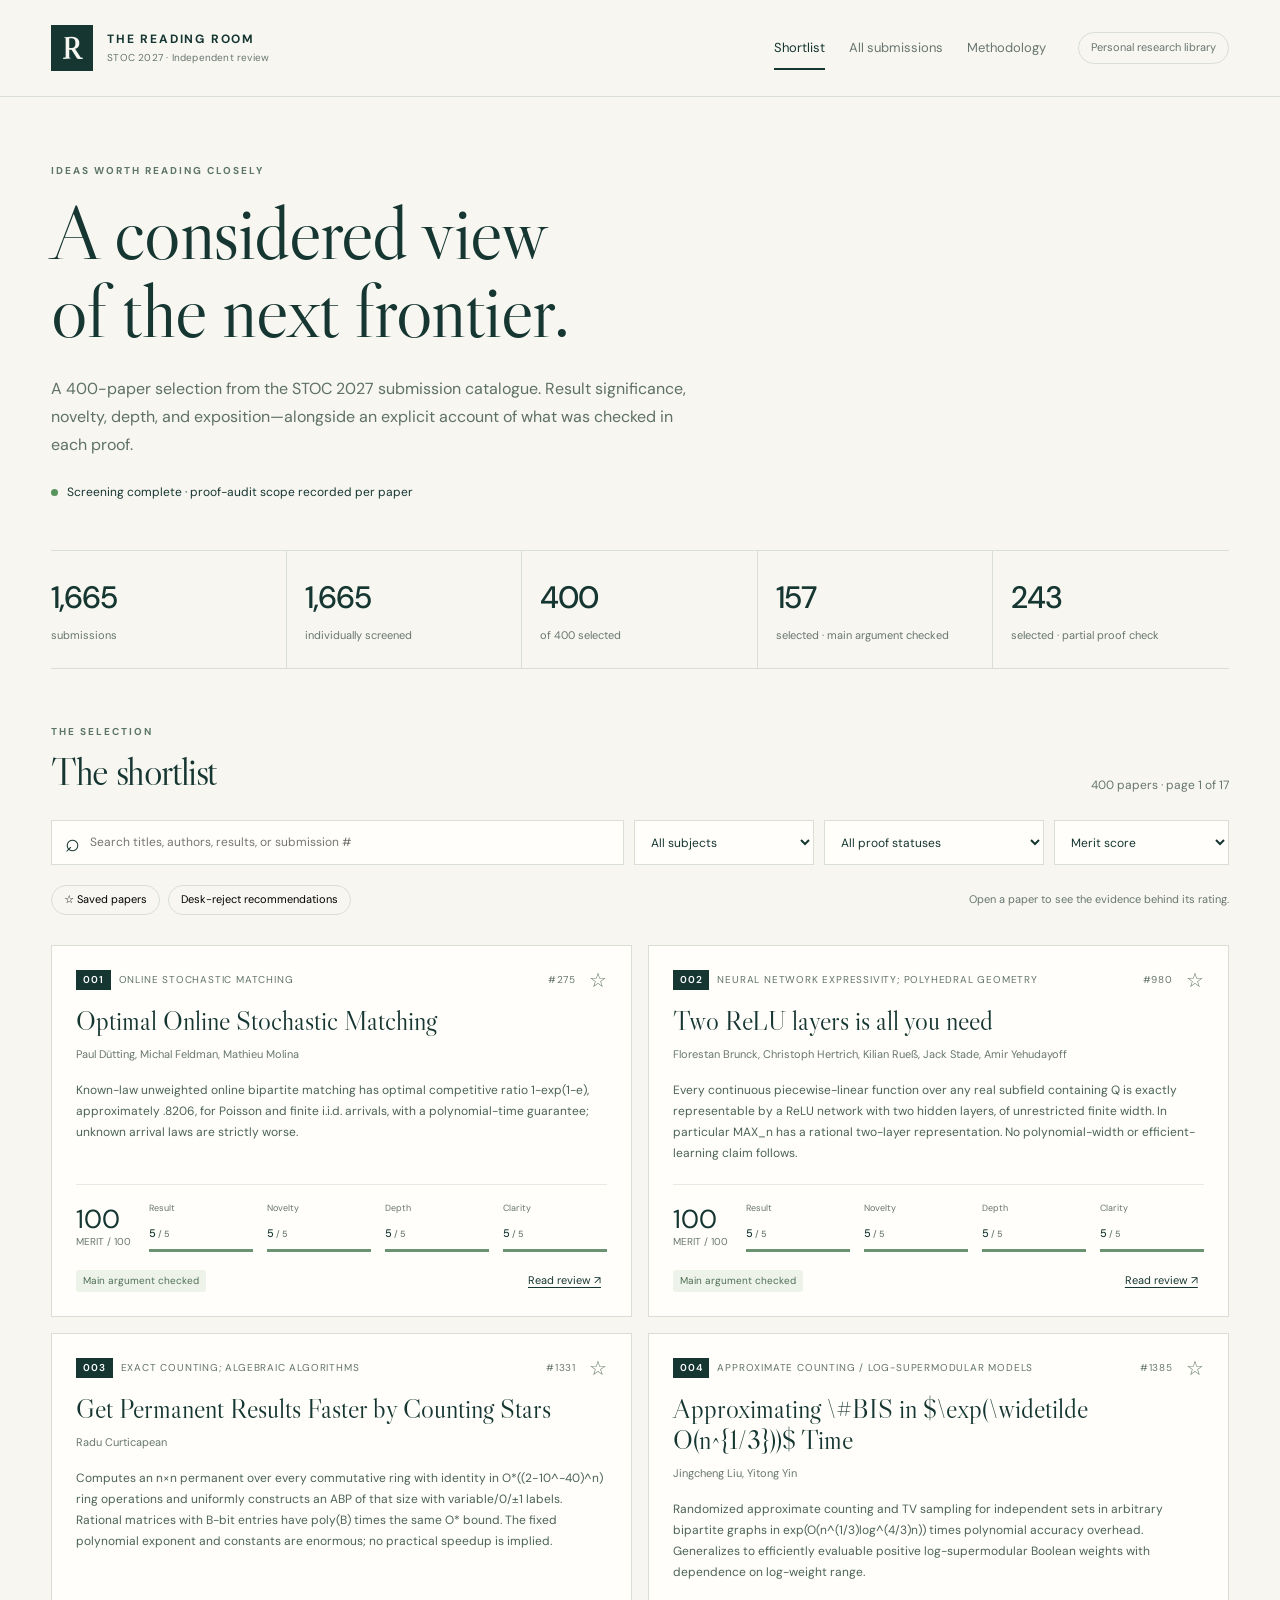
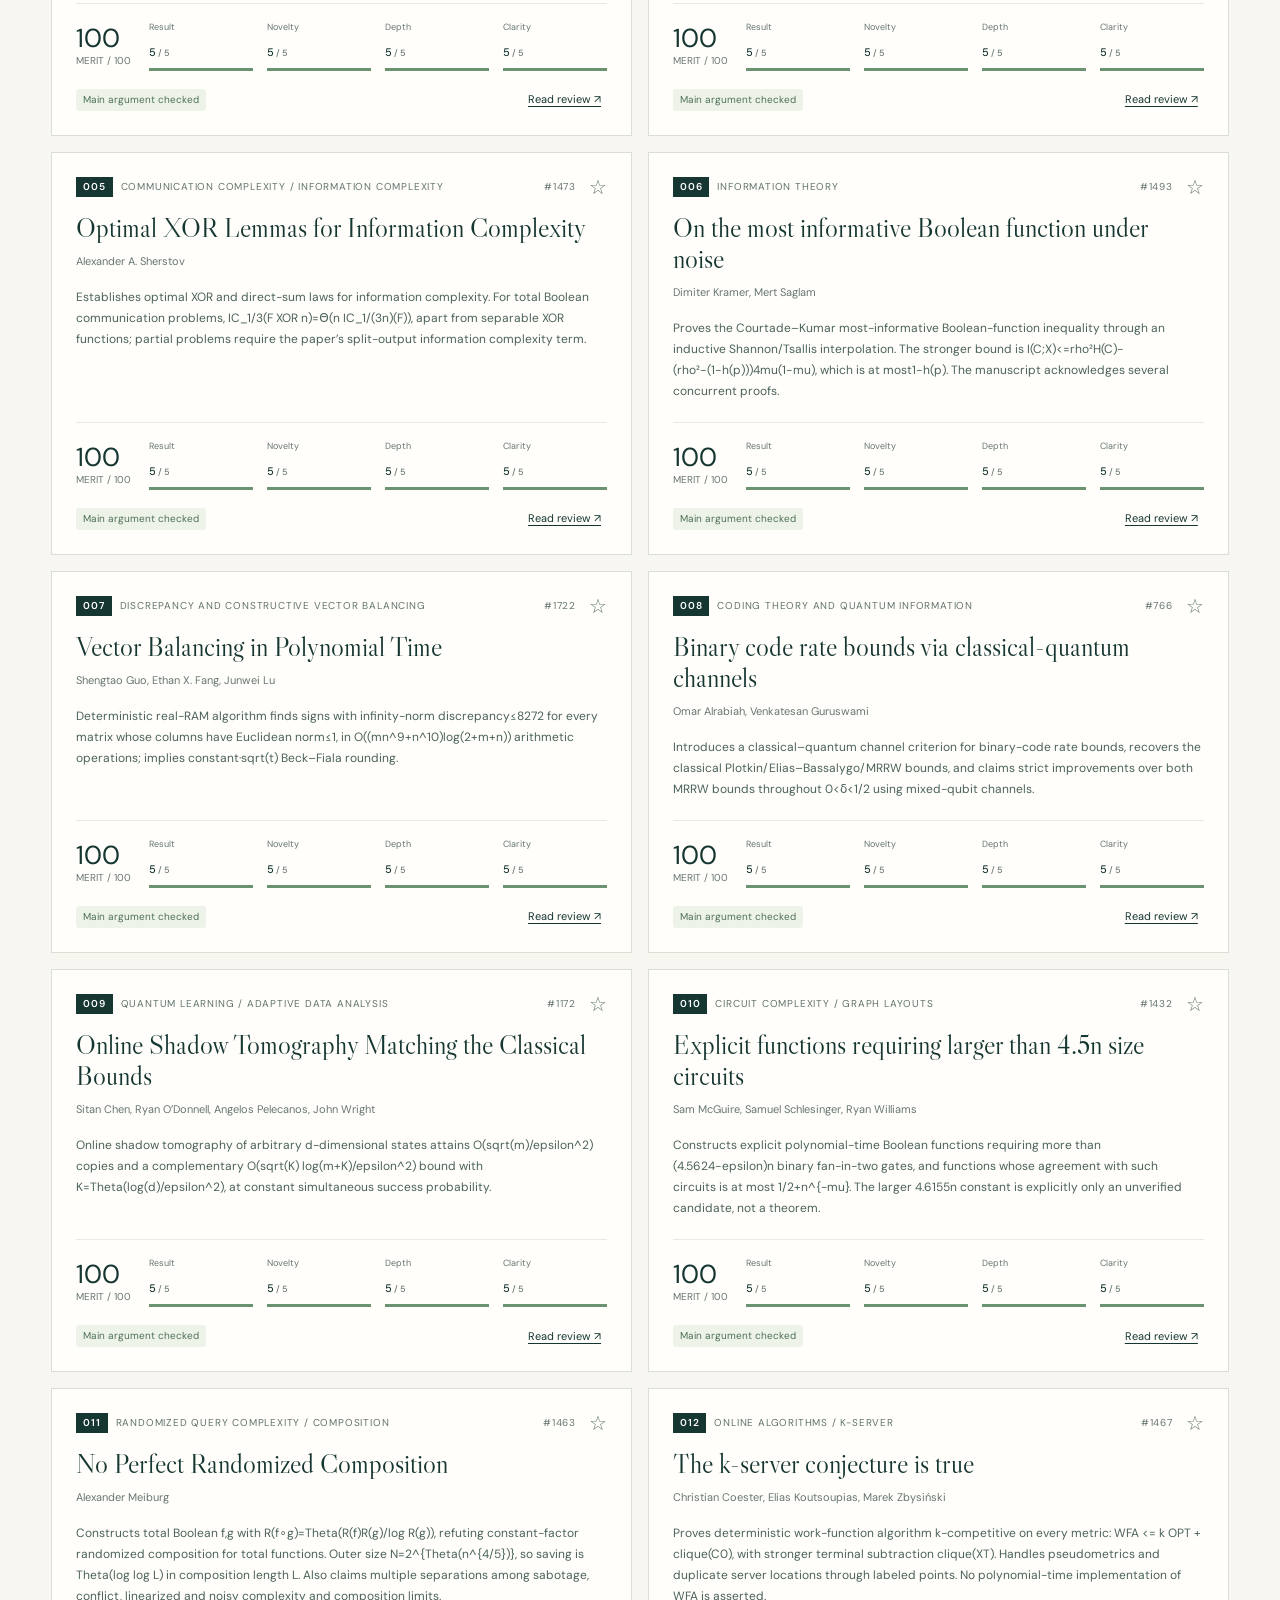
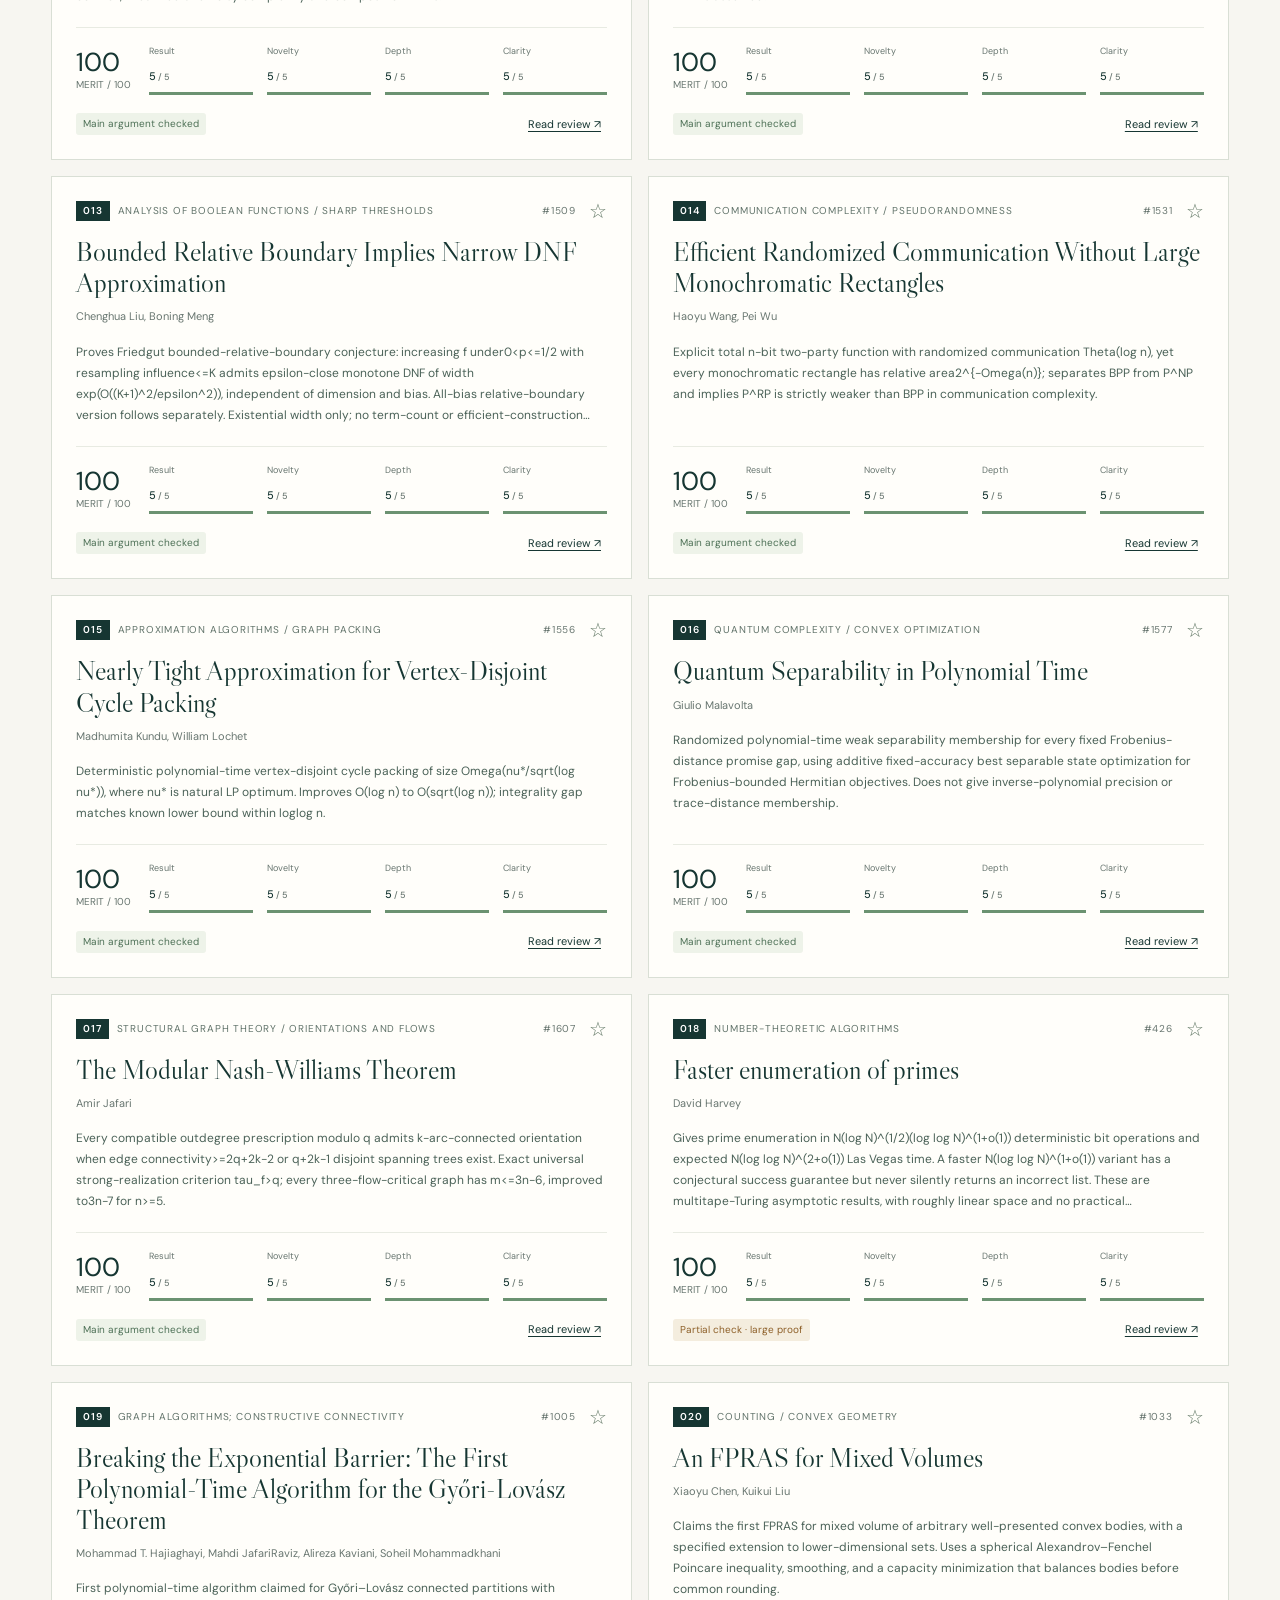
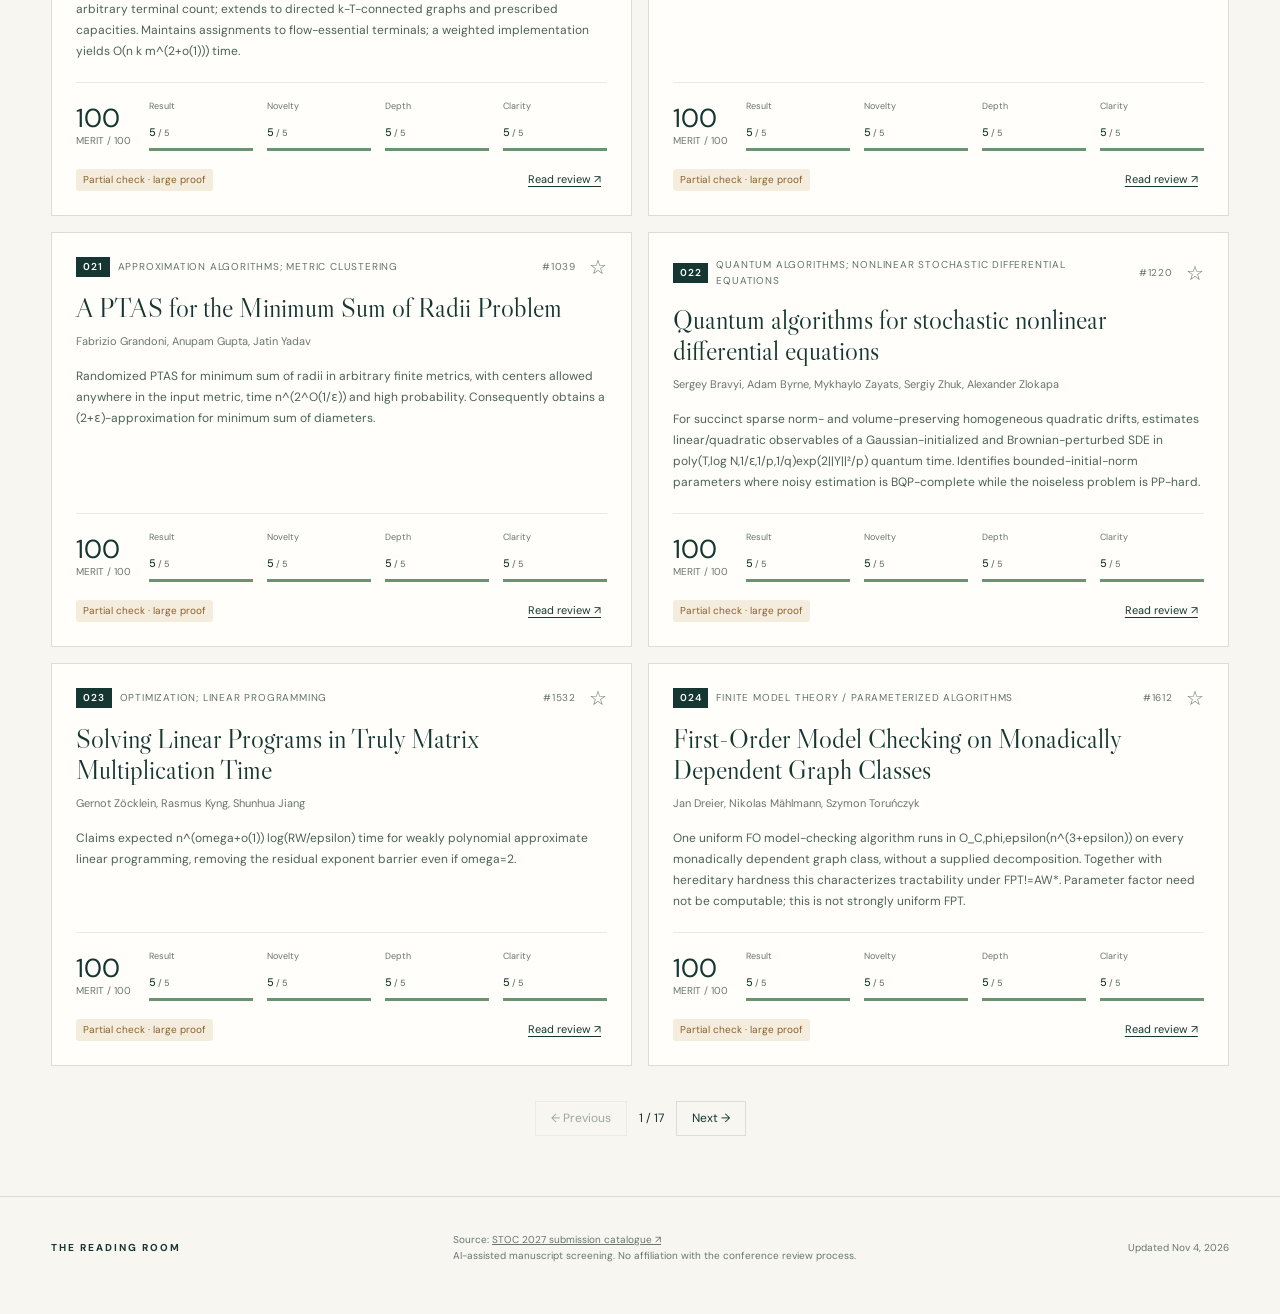
==== index.html @ f630af66 "Publish independent STOC 2027 review catalogue and 400-paper shortlist" ====
<!doctype html>
<html lang="en">
<head><meta charset="utf-8"><meta name="viewport" content="width=device-width,initial-scale=1"><meta name="theme-color" content="#132f2d"><title>STOC 2027 · The Reading Room</title><meta name="description" content="Independent, evidence-linked manuscript reviews and a 400-paper reading shortlist."><link rel="stylesheet" href="style.css"></head>
<body>
<header class="mast"><a class="brand" href="#"><span class="mark">R</span><span>THE READING ROOM<small>STOC 2027 · Independent review</small></span></a><nav><button data-view="selected" class="nav active">Shortlist</button><button data-view="all" class="nav">All submissions</button><button data-view="method" class="nav">Methodology</button></nav><span class="private">Personal research library</span></header>
<main>
<section class="hero"><div class="eyebrow">IDEAS WORTH READING CLOSELY</div><h1>A considered view<br>of the next frontier.</h1><p class="lede">A 400-paper selection from the STOC 2027 submission catalogue. Result significance, novelty, depth, and exposition—alongside an explicit account of what was checked in each proof.</p><div class="hero-note"><span class="dot"></span><span id="progress-note">Loading review progress…</span></div></section>
<section class="stats" aria-label="Review progress"><div><strong id="count-total">—</strong><span>submissions</span></div><div><strong id="count-reviewed">—</strong><span>individually screened</span></div><div><strong id="count-selected">—</strong><span>of 400 selected</span></div><div><strong id="count-checked">—</strong><span>selected · main argument checked</span></div><div><strong id="count-large">—</strong><span>selected · partial proof check</span></div></section>
<section id="method-panel" hidden class="method panel"><div class="eyebrow">HOW TO READ THIS COLLECTION</div><h2>Merit and correctness are separate questions.</h2><p>This is an independent, AI-assisted reading recommendation, not a STOC programme-committee decision. Scores summarize judgments made from the linked manuscript; they are not measurements of objective scientific worth. The catalogue contains submissions, not confirmed acceptances.</p><div class="method-grid"><article><h3>The merit score</h3><p>Each criterion is rated from 1 to 5. Significance contributes 45%, novelty 25%, technical depth 15%, and exposition 15%. A score of 3 means a substantial specialist contribution; 5 is reserved for exceptional advances.</p><p>Author identity, institutional prestige, and AI-assistance disclosures do not determine scores. Merit scores assess the claimed contribution under its stated assumptions. They do not certify correctness; the separate proof status determines eligibility.</p></article><article><h3>The correctness requirement</h3><p><b>Main argument checked:</b> the recorded central argument was traced with no unresolved substantive gap found, subject to any explicitly documented corrections and qualifications. This is a review judgment, not a formal correctness certificate.</p><p><b>Partial check · large proof:</b> specific core steps were inspected, but the proof is too extensive for complete verification here. The review lists both checked and remaining work.</p><p>Papers with a demonstrated fatal flaw or an unresolved substantive concern are ineligible for the shortlist until that concern is resolved.</p></article><article><h3>Desk-reject recommendations</h3><p>Reserved for concrete manuscript-grounded reasons such as a false main claim, an essential missing argument, a fundamental model mismatch, or no identifiable theoretical contribution. Every recommendation must give evidence.</p><p>A modest result or difficult exposition alone is not a desk-reject reason. An unreviewed manuscript has no score.</p></article><article><h3>Coverage and limitations</h3><p id="method-coverage"></p><p>The PDF links identify the source and relevant pages. Novelty comparisons identify whether previous results were independently checked. Exactly 400 papers (24.0% of the 1,665 submissions) are selected. Merit score comes first; ties prefer a checked main argument, then higher review confidence, then submission number. The final number tie-break is administrative, not a claim of scientific superiority. Closely scored papers should be read as a group, not as precisely ordered scientific merit.</p><a href="data.json" download="stoc2027-review-data.json">Download the review data ↗</a></article></div></section>
<section id="library"><div class="section-head"><div><div class="eyebrow" id="section-eyebrow">THE SELECTION</div><h2 id="section-title">The shortlist</h2></div><span id="result-count" class="muted"></span></div>
<div class="tools"><label class="search"><span aria-hidden="true">⌕</span><input id="search" type="search" placeholder="Search titles, authors, results, or submission #" aria-label="Search papers"></label><select id="area" aria-label="Filter by subject"><option value="">All subjects</option></select><select id="proof" aria-label="Filter by proof status"><option value="">All proof statuses</option><option value="main-proof-checked">Main argument checked</option><option value="partial-large-proof">Partial check · large proof</option><option value="unresolved">Unresolved concern</option><option value="incorrect">Demonstrated flaw</option><option value="not-audited">Screened · no deep audit</option></select><select id="sort" aria-label="Sort papers"><option value="merit">Merit score</option><option value="significance">Result significance</option><option value="exposition">Exposition</option><option value="number">Submission number</option></select></div>
<div class="subtools"><div class="pills"><button id="star-filter" aria-pressed="false">☆ Saved papers</button><button id="desk-filter" aria-pressed="false">Desk-reject recommendations</button></div><p>Open a paper to see the evidence behind its rating.</p></div>
<div id="cards" class="cards" aria-live="polite"></div><div id="pagination" class="pagination"></div>
</section>
</main>
<dialog id="paper-dialog"><div id="paper-detail"></div><button id="close-dialog" class="close" aria-label="Close paper review">×</button></dialog>
<footer><span class="brand-small">THE READING ROOM</span><p>Source: <a href="https://stoc2027.sigact-ec.workers.dev" target="_blank" rel="noopener">STOC 2027 submission catalogue ↗</a><br>AI-assisted manuscript screening. No affiliation with the conference review process.</p><span id="updated"></span></footer>
<script src="app.js"></script>
</body></html>
---- style.css ----
@import url('https://fonts.googleapis.com/css2?family=DM+Sans:wght@400;500;600;700&family=Libre+Caslon+Display&display=swap');
:root{--paper:#f7f6f1;--ink:#163632;--muted:#687670;--line:#d9dfd5;--accent:#b5e0af;--white:#fffefa;--warn:#8d5f28;--red:#9b3f35}*{box-sizing:border-box}body{margin:0;background:var(--paper);color:var(--ink);font-family:'DM Sans',system-ui,sans-serif;font-size:15px;line-height:1.6}button,input,select{font:inherit}button,a,input,select{outline-offset:4px}a{color:inherit}button{cursor:pointer}button:disabled{cursor:default;opacity:.4}.mast{max-width:1500px;margin:auto;padding:25px 4vw;display:flex;align-items:center;gap:32px;border-bottom:1px solid var(--line)}.brand{display:flex;align-items:center;gap:14px;text-decoration:none;font-size:12px;letter-spacing:1.8px;font-weight:700}.brand small{display:block;letter-spacing:.2px;font-size:10px;font-weight:400;color:var(--muted)}.mark{display:grid;place-items:center;background:var(--ink);color:var(--paper);font-family:'Libre Caslon Display',Georgia,serif;font-size:30px;width:42px;height:46px}nav{display:flex;gap:24px;margin-left:auto}.nav{border:0;background:none;font-size:13px;color:var(--muted);padding:10px 0}.nav.active{color:var(--ink);box-shadow:0 2px 0 var(--ink)}.private{font-size:11px;color:var(--muted);border:1px solid var(--line);border-radius:20px;padding:6px 12px}main{max-width:1390px;margin:auto;padding:0 4vw}.hero{padding:66px 0 48px;position:relative;max-width:900px}.eyebrow{font-size:10px;font-weight:700;letter-spacing:2px;margin-bottom:14px;color:#5c7567}h1,h2{font-family:'Libre Caslon Display',Georgia,serif;font-weight:400;letter-spacing:-1.4px}h1{font-size:clamp(48px,6vw,82px);line-height:1.02;margin:0 0 25px}h2{font-size:39px;line-height:1.2;margin:0}.lede{font-size:16px;line-height:1.75;max-width:660px;color:#5e7067}.hero-note{font-size:12px;display:flex;align-items:center;gap:9px;margin-top:24px}.dot{width:7px;height:7px;border-radius:50%;background:#57935b}.stats{display:grid;grid-template-columns:repeat(5,1fr);border-top:1px solid var(--line);border-bottom:1px solid var(--line);margin-bottom:55px}.stats>div{padding:22px 18px;border-right:1px solid var(--line)}.stats>div:first-child{padding-left:0}.stats>div:last-child{border-right:0}.stats strong{display:block;font-size:31px;letter-spacing:-1px;font-weight:500}.stats span{font-size:11px;color:var(--muted)}.section-head{display:flex;justify-content:space-between;align-items:end;margin-bottom:25px}.section-head .eyebrow{margin-bottom:8px}.muted{color:var(--muted);font-size:12px}.tools{display:grid;grid-template-columns:minmax(260px,1fr) 180px 220px 175px;gap:10px}.search{display:flex;align-items:center;border:1px solid var(--line);background:var(--white);padding:0 13px}.search span{font-size:25px;margin-right:10px}input{border:0;min-width:0;width:100%;background:transparent;padding:12px 0;font-size:12px;color:var(--ink)}select{border:1px solid var(--line);background:var(--white);padding:12px;font-size:12px;color:var(--ink);border-radius:0}.subtools{display:flex;align-items:center;justify-content:space-between;margin:15px 0 25px}.subtools p{color:var(--muted);font-size:11px}.pills{display:flex;gap:8px}.pills button{border:1px solid var(--line);background:none;border-radius:20px;padding:5px 12px;font-size:11px}.pills button[aria-pressed=true]{background:var(--ink);color:white;border-color:var(--ink)}.cards{display:grid;grid-template-columns:repeat(2,minmax(0,1fr));gap:16px}.card{background:var(--white);border:1px solid var(--line);padding:24px;position:relative;display:flex;flex-direction:column;transition:border-color .15s}.card:hover{border-color:#8eaa92}.card-top{display:flex;align-items:center;gap:8px;margin-bottom:15px;font-size:10px;letter-spacing:.8px;text-transform:uppercase}.area{color:#61736a}.number{margin-left:auto;color:var(--muted);white-space:nowrap}.star{border:0;background:none;font-size:20px;line-height:1;color:#667b69;padding:0 0 0 5px}.rank{background:var(--ink);color:white;font-weight:600;padding:2px 7px;font-size:10px}.card h3{font-family:'Libre Caslon Display',Georgia,serif;font-size:27px;line-height:1.15;font-weight:400;letter-spacing:-.2px;margin:0 0 10px}.title-button{text-align:left;border:0;background:none;font:inherit;color:inherit;cursor:pointer;padding:0}.authors{font-size:11px;color:var(--muted);margin:0 0 16px}.summary{font-size:12px;line-height:1.75;color:#4b6258;margin:0 0 20px;display:-webkit-box;-webkit-line-clamp:4;-webkit-box-orient:vertical;overflow:hidden}.score-row{display:flex;gap:18px;align-items:center;border-top:1px solid #e8ebe2;padding-top:16px;margin-top:auto}.merit{font-size:26px;line-height:1;min-width:45px}.merit small{font-size:10px;font-weight:400;color:var(--muted);display:block;margin-top:5px}.mini-scores{display:grid;grid-template-columns:repeat(4,1fr);gap:14px;flex:1}.mini-scores span{font-size:9px;color:var(--muted);display:block;margin-bottom:5px}.mini-scores b{font-size:11px;font-weight:500}.bar{height:3px;background:#e6eadd;margin-top:5px}.bar i{display:block;background:#6b9271;height:3px}.status-row{display:flex;align-items:center;gap:8px;justify-content:space-between;margin-top:18px}.badge{font-size:10px;background:#eef3e9;border-radius:3px;padding:3px 7px;color:#4d7056}.badge.partial{background:#f4edde;color:var(--warn)}.badge.issue{background:#f7e9e3;color:var(--red)}.badge.pending{background:#efefeb;color:#777}.detail-button{border:0;background:none;font-size:11px;text-decoration:underline;text-underline-offset:3px;color:var(--ink)}.empty{grid-column:1/-1;padding:60px 25px;border:1px dashed #b8c7b5;text-align:center}.empty h3{font-family:Georgia,serif;font-weight:400;font-size:25px}.empty p{max-width:620px;margin:15px auto;color:var(--muted);font-size:13px}.empty button,.primary{background:var(--ink);color:white;border:0;padding:10px 17px;font-size:12px}.pagination{display:flex;gap:12px;align-items:center;justify-content:center;margin:35px 0 60px;font-size:12px}.pagination button{background:none;border:1px solid var(--line);padding:7px 15px;color:var(--ink)}.method{margin-bottom:50px}.method>p{max-width:800px;color:var(--muted)}.method-grid{display:grid;grid-template-columns:1fr 1fr;gap:30px;margin-top:30px}.method h3{font-size:17px}.method-grid p{font-size:13px;color:#5e7067}footer{max-width:1390px;margin:auto;border-top:1px solid var(--line);padding:25px 4vw 40px;display:flex;align-items:center;justify-content:space-between;gap:25px;font-size:10px;color:var(--muted)}.brand-small{font-weight:700;letter-spacing:2px;color:var(--ink)}dialog{width:min(850px,94vw);max-height:90vh;border:1px solid var(--line);background:var(--white);padding:42px;color:var(--ink);box-shadow:0 15px 80px #132f2d30}dialog::backdrop{background:#102c2a70;backdrop-filter:blur(4px)}.close{position:absolute;right:15px;top:10px;border:0;background:none;font-size:30px;color:var(--ink)}dialog h2{font-size:38px;margin:15px 0}dialog h3{font-size:15px;margin-top:26px}dialog p,dialog li{font-size:13px;color:#52675d}dialog ul{padding-left:22px}.audit-grid{display:grid;grid-template-columns:1fr 1fr;gap:20px}.proof-box{border-left:3px solid #789e76;background:#f0f4eb;padding:10px 18px;margin-top:25px}.proof-box.partial{border-color:#b4945e;background:#f8f2e8}.proof-box.issue{border-color:#ae6253;background:#faeeea}.source-list a{display:block;font-size:12px;padding:5px 0}.reason{border-bottom:1px solid var(--line);padding:10px 0;font-size:13px}.reason strong{display:block}.reason span{color:var(--muted)}.detail-meta{display:flex;flex-wrap:wrap;gap:10px;font-size:11px;color:var(--muted)}.detail-actions{margin:24px 0}.detail-actions a{display:inline-block;text-decoration:none}.loading{padding:60px;text-align:center}.error{color:var(--red)}
@media(min-width:1400px){.hero:after{content:'400';position:absolute;left:calc(100% + 10px);top:72px;font-family:'Libre Caslon Display',Georgia,serif;font-size:170px;line-height:1;color:#e0e8da;letter-spacing:-8px;pointer-events:none}}
@media(max-width:1100px){.private{display:none}.tools{grid-template-columns:1fr 1fr}.search{grid-column:1/-1}.tools select:last-child{grid-column:1/-1}.hero{padding-top:42px}.mini-scores{gap:9px}.card{padding:20px}}
@media(max-width:650px){.mast{padding:18px 5vw;align-items:start;flex-direction:column;gap:12px}nav{margin:0;gap:24px}.nav{font-size:12px;padding:4px 0}.hero{padding:36px 0}.lede{font-size:14px}.stats{grid-template-columns:repeat(3,1fr);margin-bottom:35px}.stats>div{padding:13px 8px}.stats>div:nth-child(3){border-right:0}.stats strong{font-size:25px}.stats span{font-size:9px}.stats>div:nth-child(n+4){border-top:1px solid var(--line)}.cards{grid-template-columns:1fr}.tools{grid-template-columns:1fr}.tools select:last-child{grid-column:auto}.subtools{align-items:start;flex-direction:column;gap:0}.pills{flex-wrap:wrap}.section-head{align-items:start;gap:10px}.section-head h2{font-size:31px}.method-grid,.audit-grid{grid-template-columns:1fr;gap:10px}footer{align-items:start;flex-direction:column;gap:10px}dialog{padding:32px 20px}dialog h2{font-size:30px}.card h3{font-size:26px}.score-row{gap:12px}}
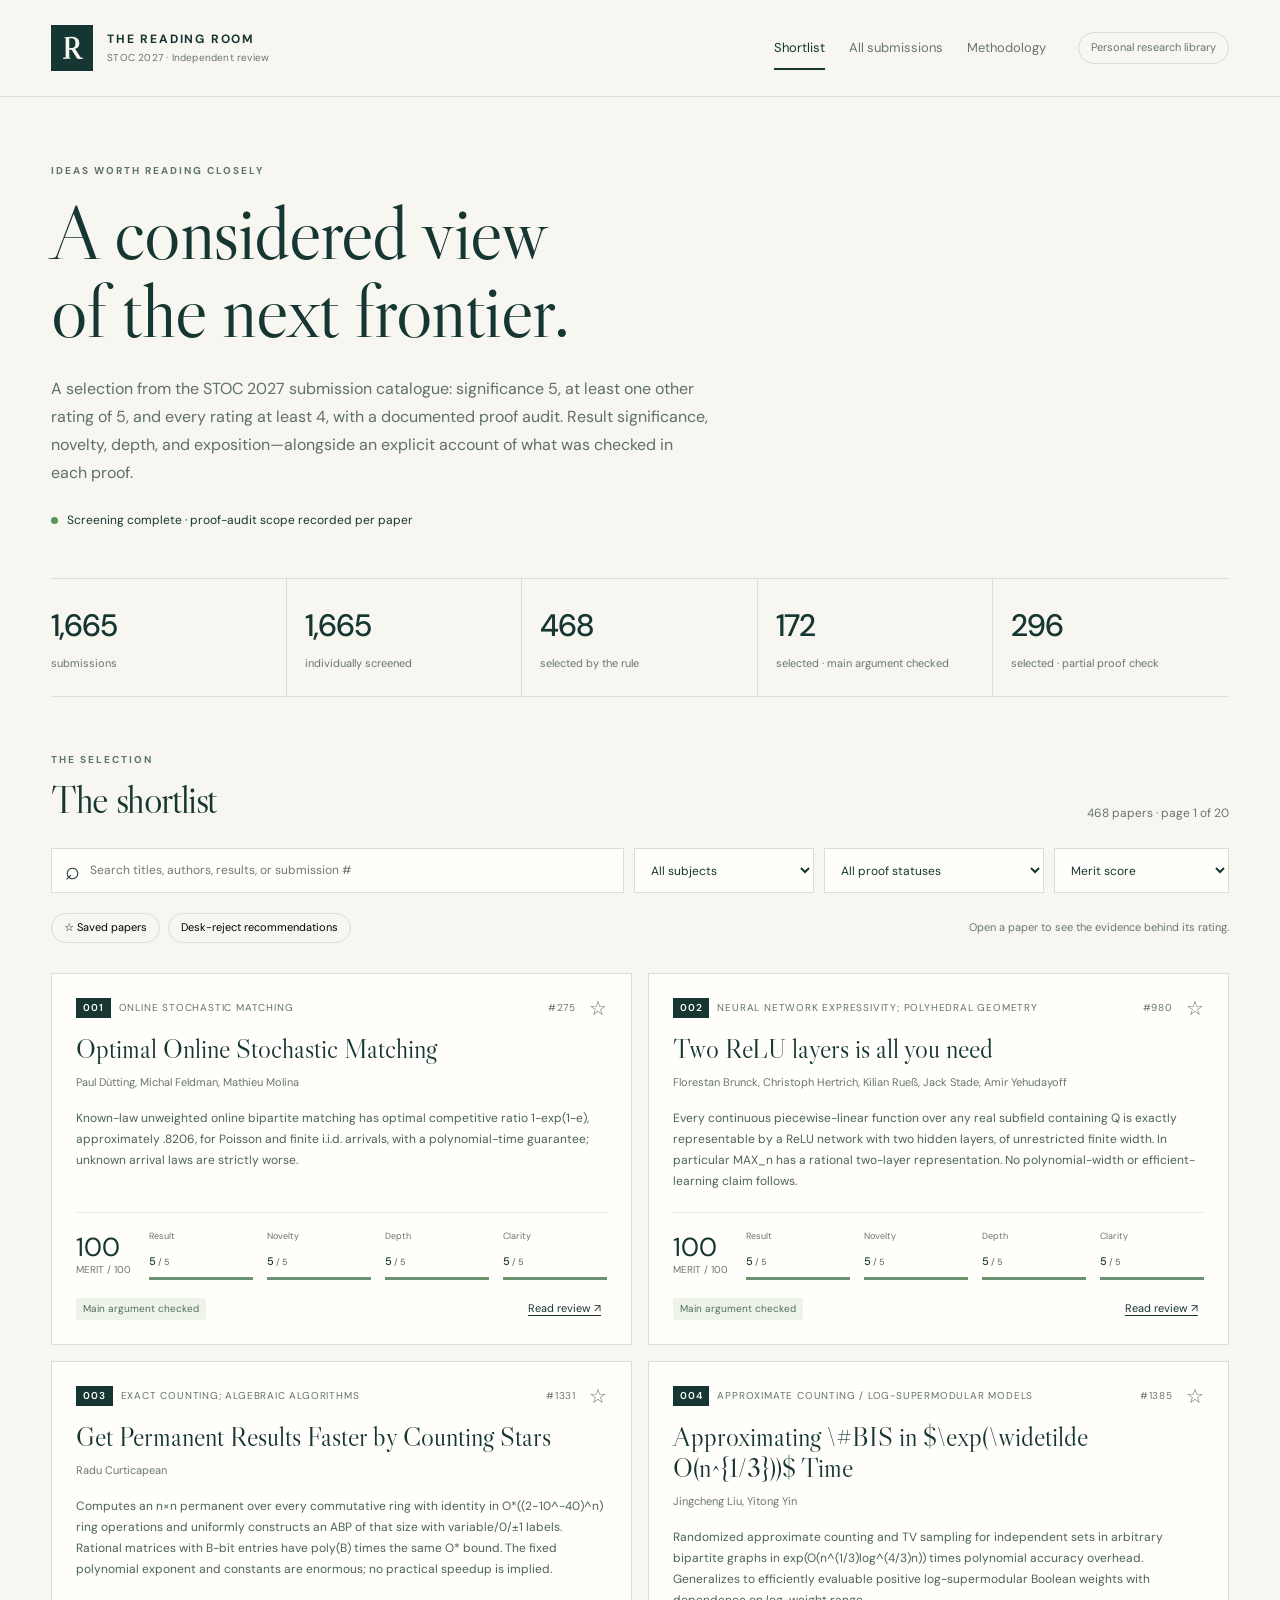
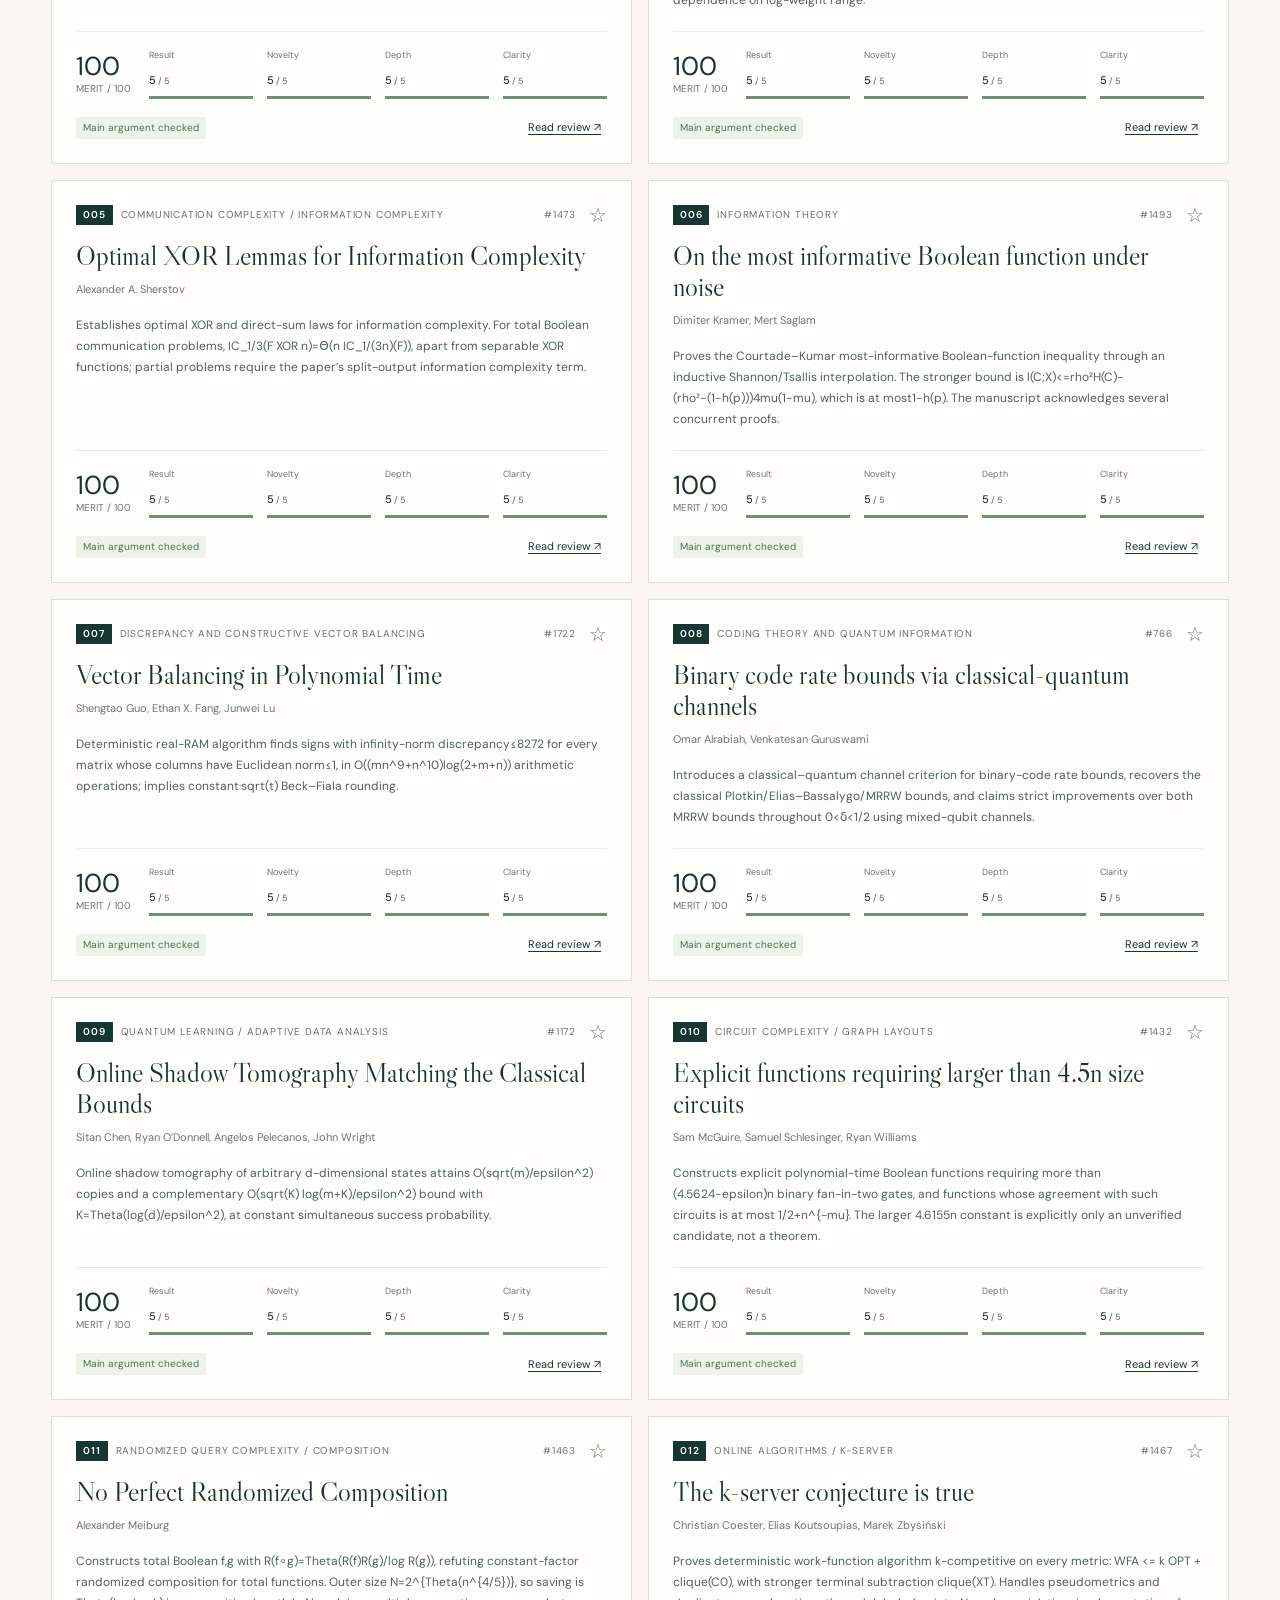
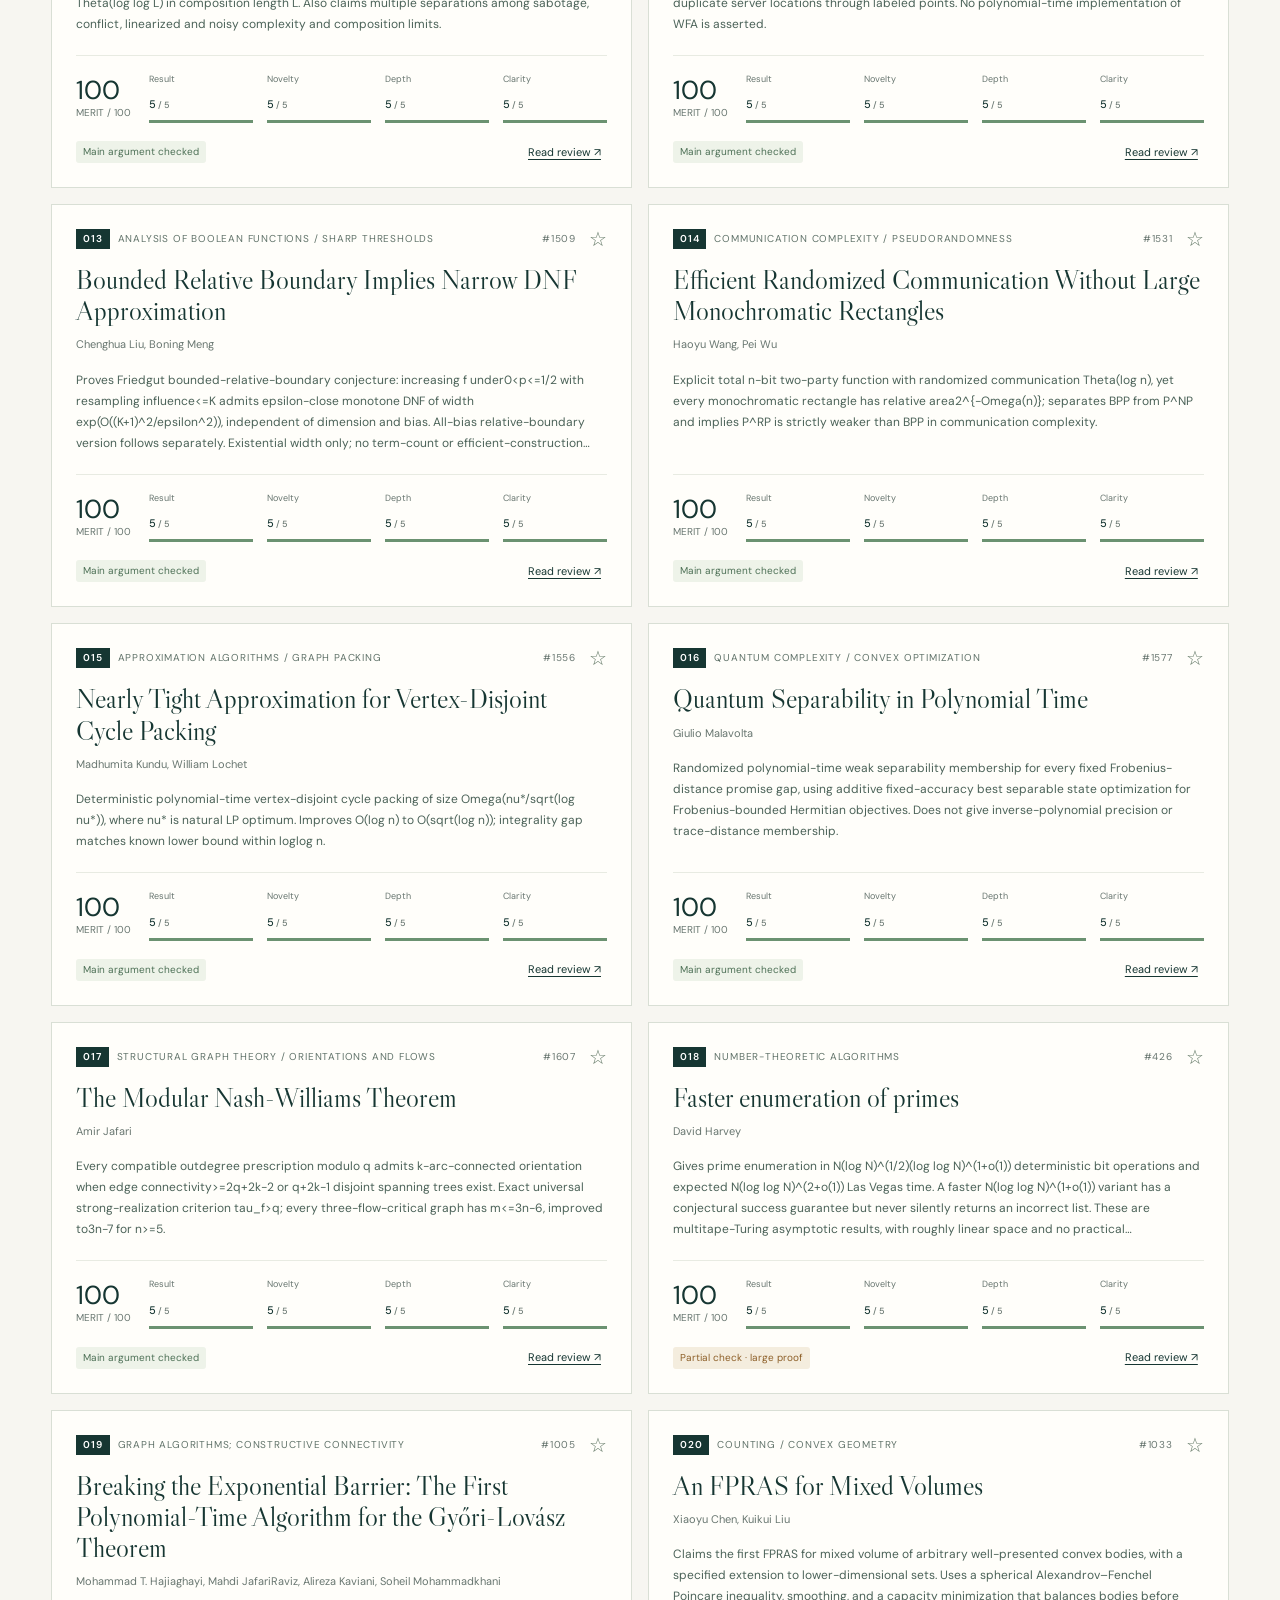
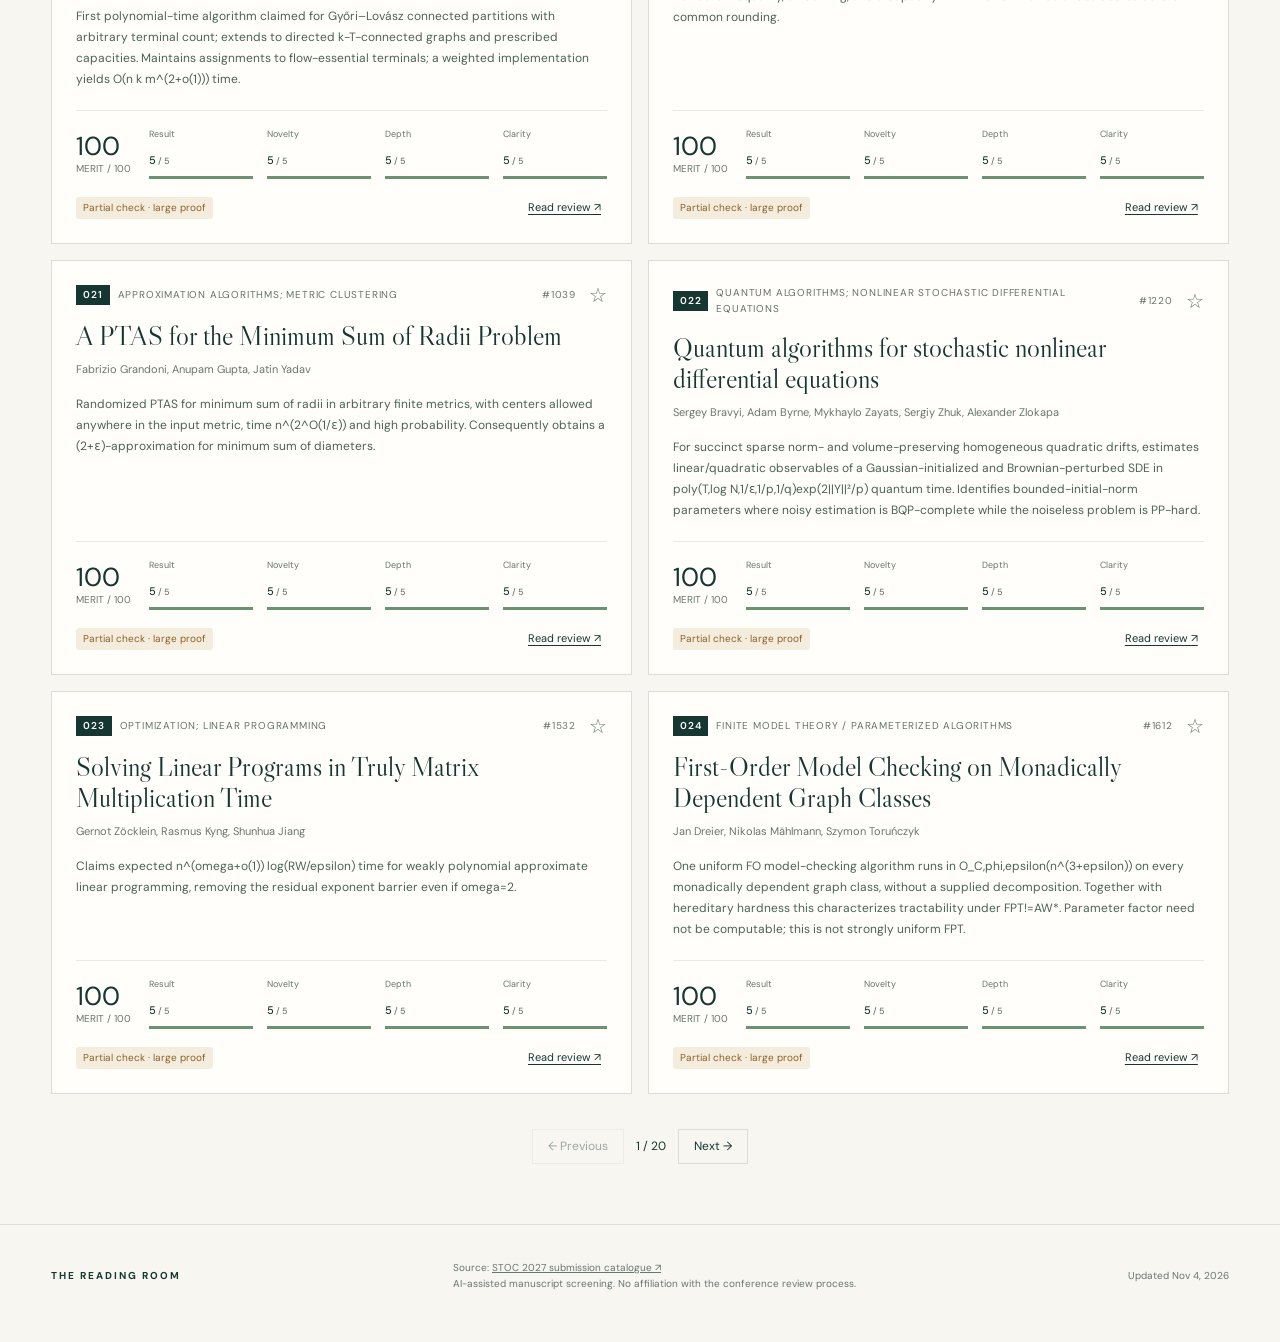
==== commit 043f85eb: "Select papers by explicit ratings and proof-audit criteria" ====
--- a/index.html
+++ b/index.html
@@ -1,12 +1,12 @@
 <!doctype html>
 <html lang="en">
-<head><meta charset="utf-8"><meta name="viewport" content="width=device-width,initial-scale=1"><meta name="theme-color" content="#132f2d"><title>STOC 2027 · The Reading Room</title><meta name="description" content="Independent, evidence-linked manuscript reviews and a 400-paper reading shortlist."><link rel="stylesheet" href="style.css"></head>
+<head><meta charset="utf-8"><meta name="viewport" content="width=device-width,initial-scale=1"><meta name="theme-color" content="#132f2d"><title>STOC 2027 · The Reading Room</title><meta name="description" content="Independent, evidence-linked manuscript reviews and a shortlist selected by explicit rating and proof-audit criteria."><link rel="stylesheet" href="style.css"></head>
 <body>
 <header class="mast"><a class="brand" href="#"><span class="mark">R</span><span>THE READING ROOM<small>STOC 2027 · Independent review</small></span></a><nav><button data-view="selected" class="nav active">Shortlist</button><button data-view="all" class="nav">All submissions</button><button data-view="method" class="nav">Methodology</button></nav><span class="private">Personal research library</span></header>
 <main>
-<section class="hero"><div class="eyebrow">IDEAS WORTH READING CLOSELY</div><h1>A considered view<br>of the next frontier.</h1><p class="lede">A 400-paper selection from the STOC 2027 submission catalogue. Result significance, novelty, depth, and exposition—alongside an explicit account of what was checked in each proof.</p><div class="hero-note"><span class="dot"></span><span id="progress-note">Loading review progress…</span></div></section>
-<section class="stats" aria-label="Review progress"><div><strong id="count-total">—</strong><span>submissions</span></div><div><strong id="count-reviewed">—</strong><span>individually screened</span></div><div><strong id="count-selected">—</strong><span>of 400 selected</span></div><div><strong id="count-checked">—</strong><span>selected · main argument checked</span></div><div><strong id="count-large">—</strong><span>selected · partial proof check</span></div></section>
-<section id="method-panel" hidden class="method panel"><div class="eyebrow">HOW TO READ THIS COLLECTION</div><h2>Merit and correctness are separate questions.</h2><p>This is an independent, AI-assisted reading recommendation, not a STOC programme-committee decision. Scores summarize judgments made from the linked manuscript; they are not measurements of objective scientific worth. The catalogue contains submissions, not confirmed acceptances.</p><div class="method-grid"><article><h3>The merit score</h3><p>Each criterion is rated from 1 to 5. Significance contributes 45%, novelty 25%, technical depth 15%, and exposition 15%. A score of 3 means a substantial specialist contribution; 5 is reserved for exceptional advances.</p><p>Author identity, institutional prestige, and AI-assistance disclosures do not determine scores. Merit scores assess the claimed contribution under its stated assumptions. They do not certify correctness; the separate proof status determines eligibility.</p></article><article><h3>The correctness requirement</h3><p><b>Main argument checked:</b> the recorded central argument was traced with no unresolved substantive gap found, subject to any explicitly documented corrections and qualifications. This is a review judgment, not a formal correctness certificate.</p><p><b>Partial check · large proof:</b> specific core steps were inspected, but the proof is too extensive for complete verification here. The review lists both checked and remaining work.</p><p>Papers with a demonstrated fatal flaw or an unresolved substantive concern are ineligible for the shortlist until that concern is resolved.</p></article><article><h3>Desk-reject recommendations</h3><p>Reserved for concrete manuscript-grounded reasons such as a false main claim, an essential missing argument, a fundamental model mismatch, or no identifiable theoretical contribution. Every recommendation must give evidence.</p><p>A modest result or difficult exposition alone is not a desk-reject reason. An unreviewed manuscript has no score.</p></article><article><h3>Coverage and limitations</h3><p id="method-coverage"></p><p>The PDF links identify the source and relevant pages. Novelty comparisons identify whether previous results were independently checked. Exactly 400 papers (24.0% of the 1,665 submissions) are selected. Merit score comes first; ties prefer a checked main argument, then higher review confidence, then submission number. The final number tie-break is administrative, not a claim of scientific superiority. Closely scored papers should be read as a group, not as precisely ordered scientific merit.</p><a href="data.json" download="stoc2027-review-data.json">Download the review data ↗</a></article></div></section>
+<section class="hero"><div class="eyebrow">IDEAS WORTH READING CLOSELY</div><h1>A considered view<br>of the next frontier.</h1><p class="lede">A selection from the STOC 2027 submission catalogue: significance 5, at least one other rating of 5, and every rating at least 4, with a documented proof audit. Result significance, novelty, depth, and exposition—alongside an explicit account of what was checked in each proof.</p><div class="hero-note"><span class="dot"></span><span id="progress-note">Loading review progress…</span></div></section>
+<section class="stats" aria-label="Review progress"><div><strong id="count-total">—</strong><span>submissions</span></div><div><strong id="count-reviewed">—</strong><span>individually screened</span></div><div><strong id="count-selected">—</strong><span>selected by the rule</span></div><div><strong id="count-checked">—</strong><span>selected · main argument checked</span></div><div><strong id="count-large">—</strong><span>selected · partial proof check</span></div></section>
+<section id="method-panel" hidden class="method panel"><div class="eyebrow">HOW TO READ THIS COLLECTION</div><h2>Merit and correctness are separate questions.</h2><p>This is an independent, AI-assisted reading recommendation, not a STOC programme-committee decision. Scores summarize judgments made from the linked manuscript; they are not measurements of objective scientific worth. The catalogue contains submissions, not confirmed acceptances.</p><div class="method-grid"><article><h3>The selection rule</h3><p>Significance must equal 5. Novelty, technical depth, and exposition must each be at least 4, and at least one of those three must equal 5. A paper must also meet the correctness requirement. Every qualifying paper is included; there is no fixed count cap.</p><h3>The display score</h3><p>Each criterion is rated from 1 to 5. Significance contributes 45%, novelty 25%, technical depth 15%, and exposition 15%. A score of 3 means a substantial specialist contribution; 5 is reserved for exceptional advances.</p><p>Author identity, institutional prestige, and AI-assistance disclosures do not determine scores. Merit scores assess the claimed contribution under its stated assumptions. They do not certify correctness; the separate proof status determines eligibility.</p></article><article><h3>The correctness requirement</h3><p><b>Main argument checked:</b> the recorded central argument was traced with no unresolved substantive gap found, subject to any explicitly documented corrections and qualifications. This is a review judgment, not a formal correctness certificate.</p><p><b>Partial check · large proof:</b> specific core steps were inspected, but the proof is too extensive for complete verification here. The review lists both checked and remaining work.</p><p>Papers with a demonstrated fatal flaw or an unresolved substantive concern are ineligible for the shortlist until that concern is resolved.</p></article><article><h3>Desk-reject recommendations</h3><p>Reserved for concrete manuscript-grounded reasons such as a false main claim, an essential missing argument, a fundamental model mismatch, or no identifiable theoretical contribution. Every recommendation must give evidence.</p><p>A modest result or difficult exposition alone is not a desk-reject reason. An unreviewed manuscript has no score.</p></article><article><h3>Coverage and limitations</h3><p id="method-coverage"></p><p>The PDF links identify the source and relevant pages. Novelty comparisons identify whether previous results were independently checked. The rating threshold and correctness requirement determine membership. The weighted merit score determines display order; ties prefer a checked main argument, then higher review confidence, then submission number. The final number tie-break is administrative, not a claim of scientific superiority. Closely scored papers should be read as a group, not as precisely ordered scientific merit.</p><a href="data.json" download="stoc2027-review-data.json">Download the review data ↗</a></article></div></section>
 <section id="library"><div class="section-head"><div><div class="eyebrow" id="section-eyebrow">THE SELECTION</div><h2 id="section-title">The shortlist</h2></div><span id="result-count" class="muted"></span></div>
 <div class="tools"><label class="search"><span aria-hidden="true">⌕</span><input id="search" type="search" placeholder="Search titles, authors, results, or submission #" aria-label="Search papers"></label><select id="area" aria-label="Filter by subject"><option value="">All subjects</option></select><select id="proof" aria-label="Filter by proof status"><option value="">All proof statuses</option><option value="main-proof-checked">Main argument checked</option><option value="partial-large-proof">Partial check · large proof</option><option value="unresolved">Unresolved concern</option><option value="incorrect">Demonstrated flaw</option><option value="not-audited">Screened · no deep audit</option></select><select id="sort" aria-label="Sort papers"><option value="merit">Merit score</option><option value="significance">Result significance</option><option value="exposition">Exposition</option><option value="number">Submission number</option></select></div>
 <div class="subtools"><div class="pills"><button id="star-filter" aria-pressed="false">☆ Saved papers</button><button id="desk-filter" aria-pressed="false">Desk-reject recommendations</button></div><p>Open a paper to see the evidence behind its rating.</p></div>
@@ -15,5 +15,5 @@
 </main>
 <dialog id="paper-dialog"><div id="paper-detail"></div><button id="close-dialog" class="close" aria-label="Close paper review">×</button></dialog>
 <footer><span class="brand-small">THE READING ROOM</span><p>Source: <a href="https://stoc2027.sigact-ec.workers.dev" target="_blank" rel="noopener">STOC 2027 submission catalogue ↗</a><br>AI-assisted manuscript screening. No affiliation with the conference review process.</p><span id="updated"></span></footer>
-<script src="app.js"></script>
+<script src="app.js?v=rating-rule-20261104"></script>
 </body></html>
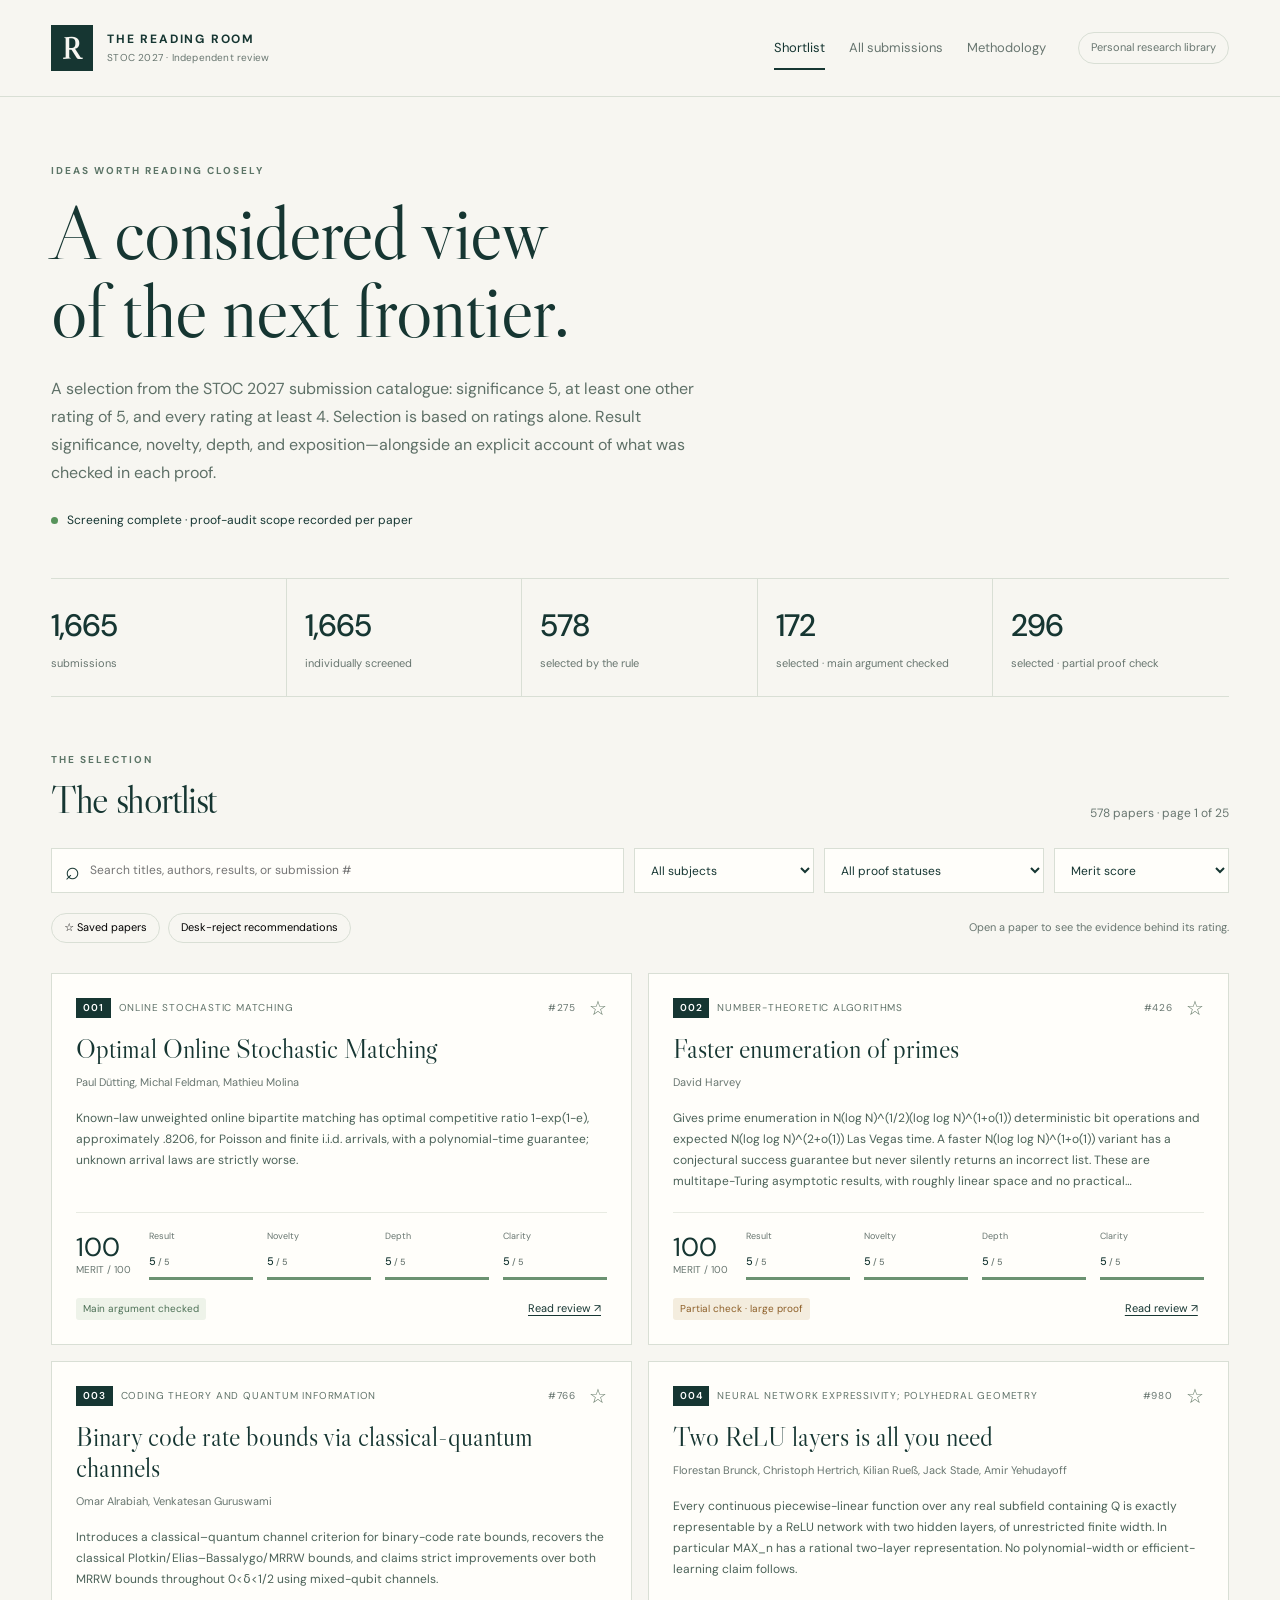
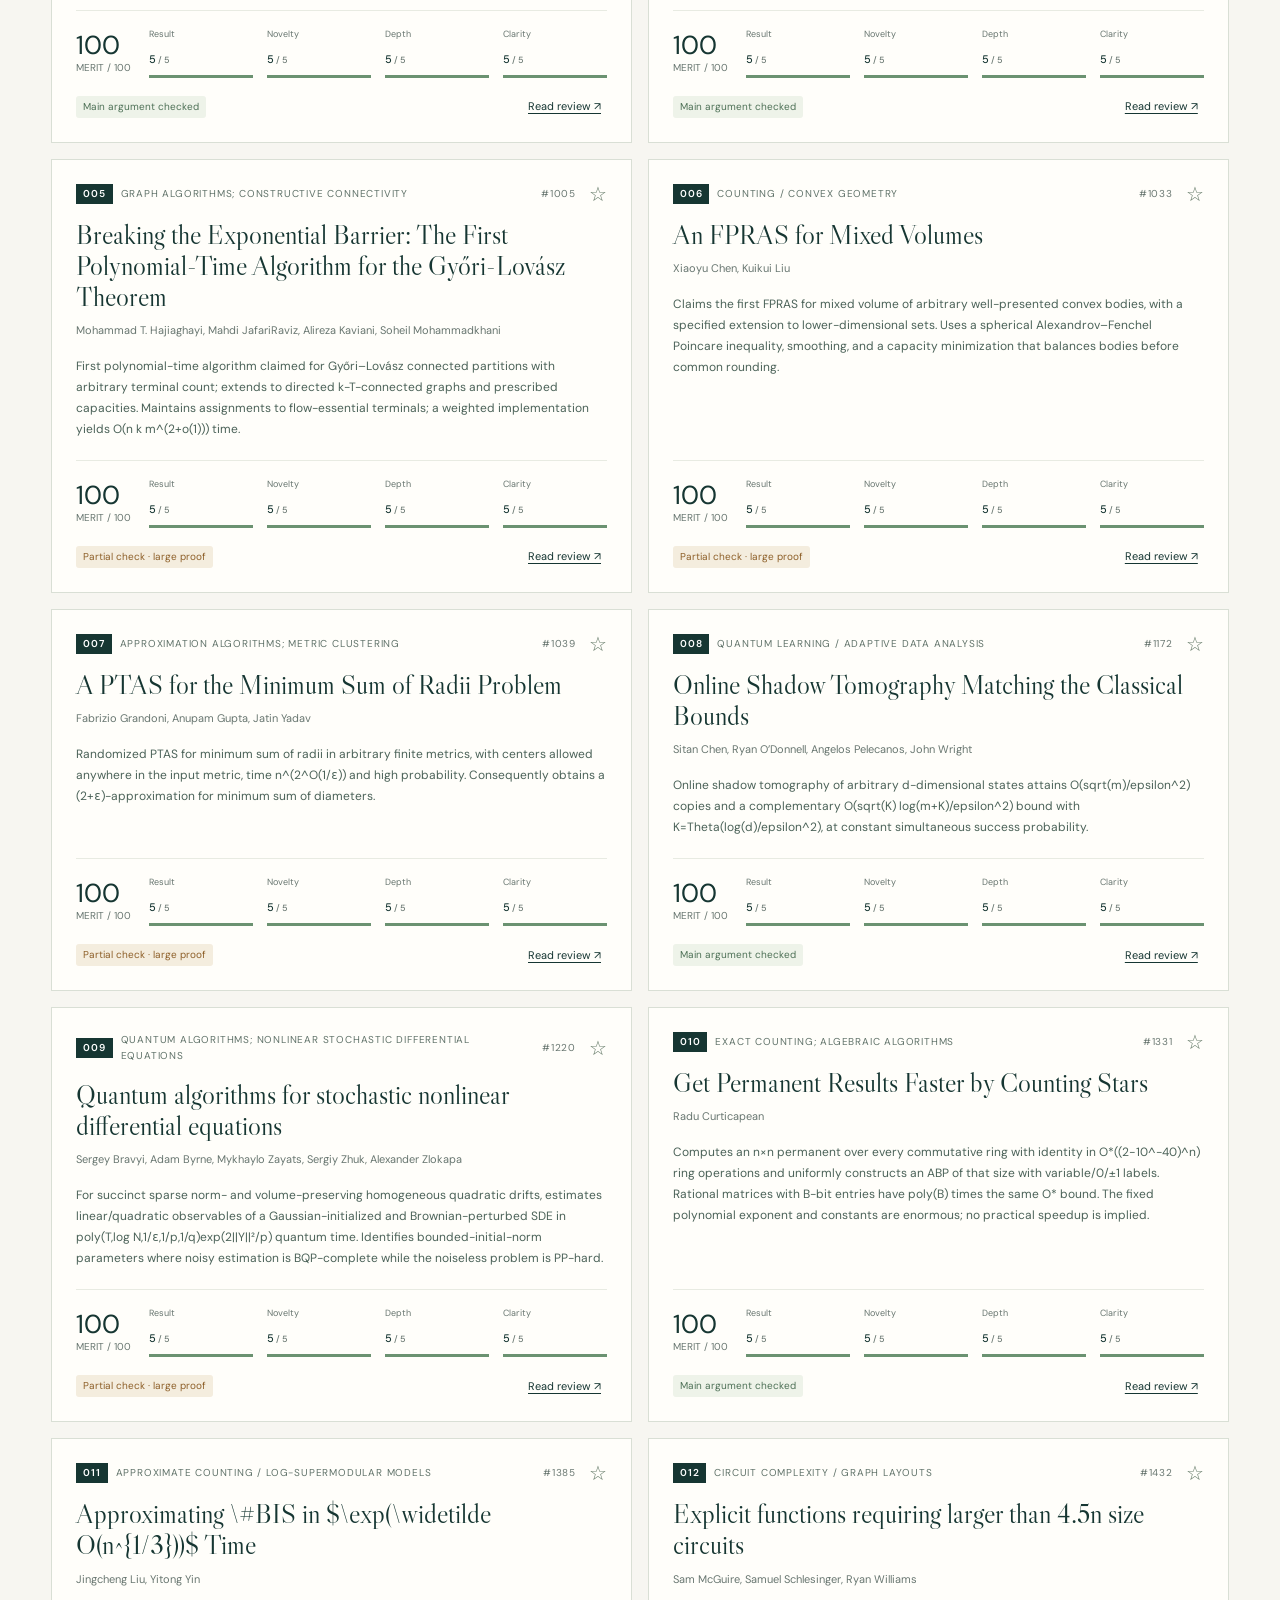
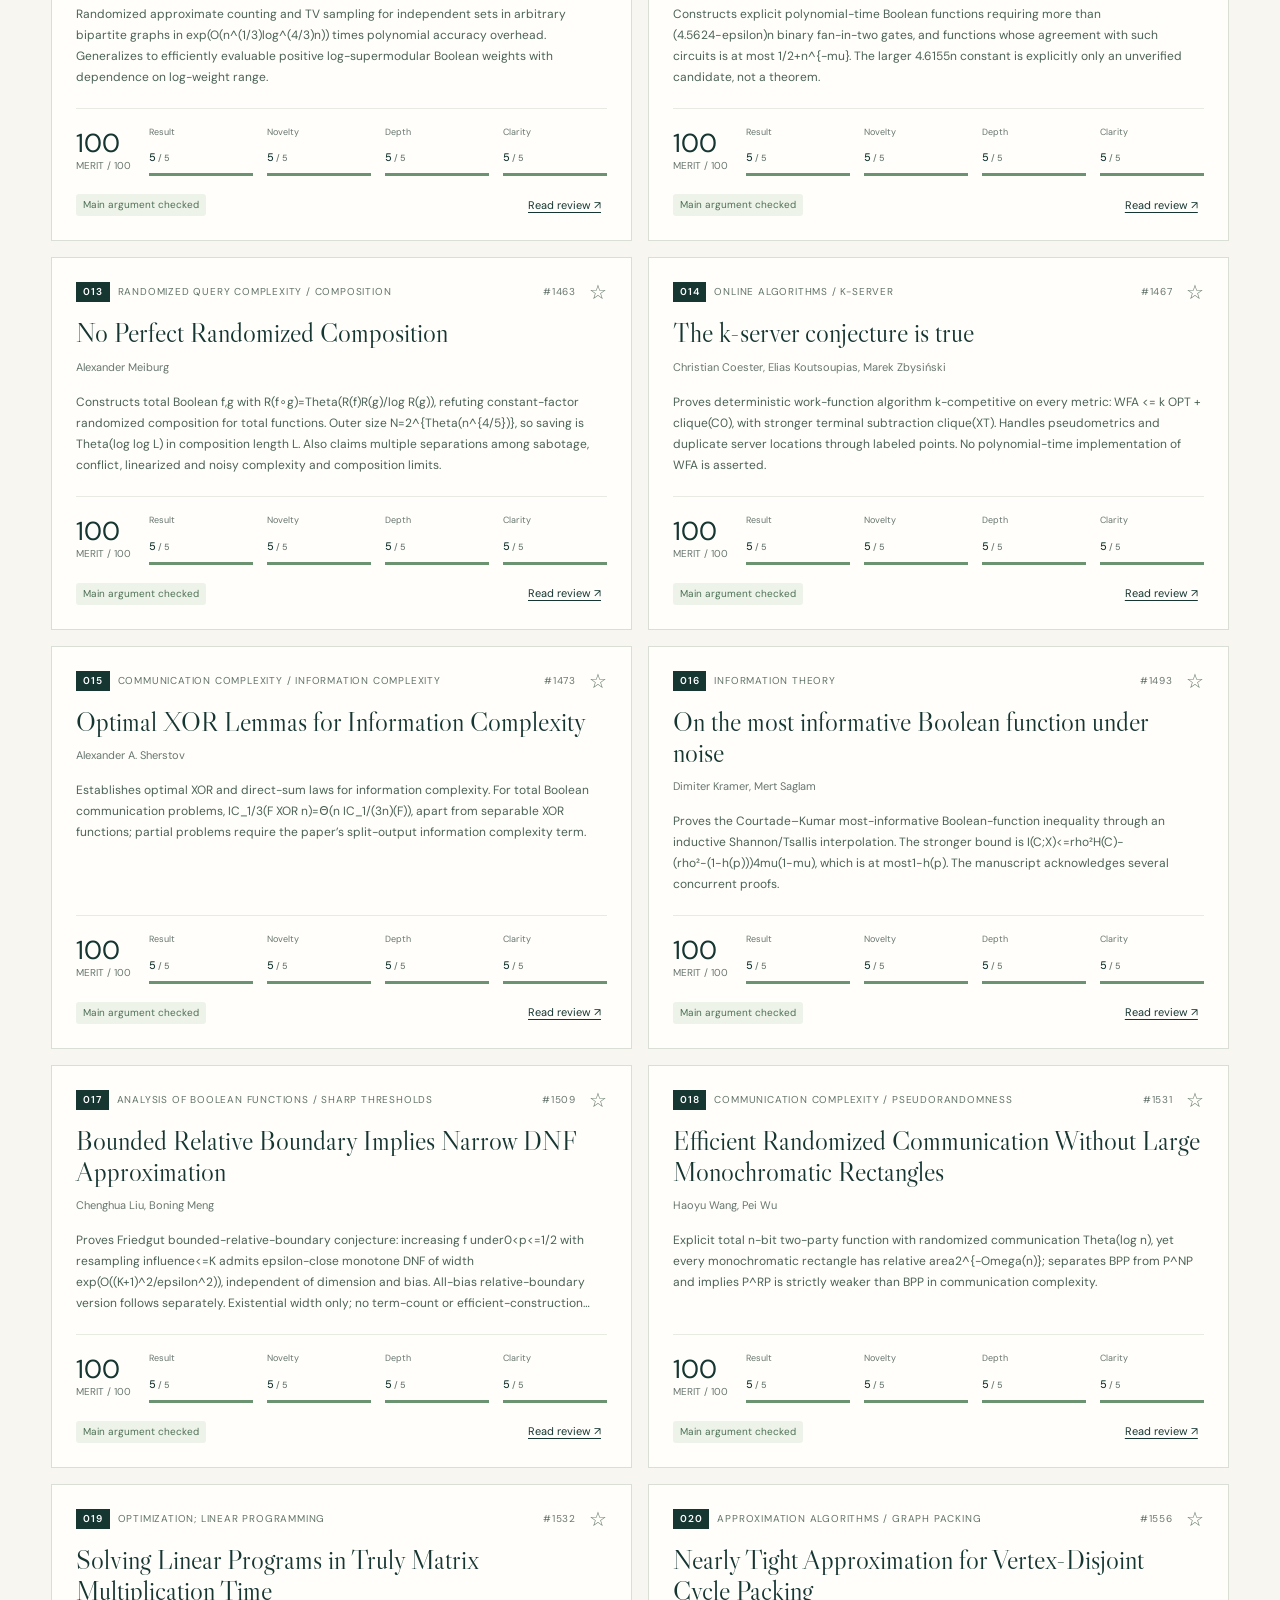
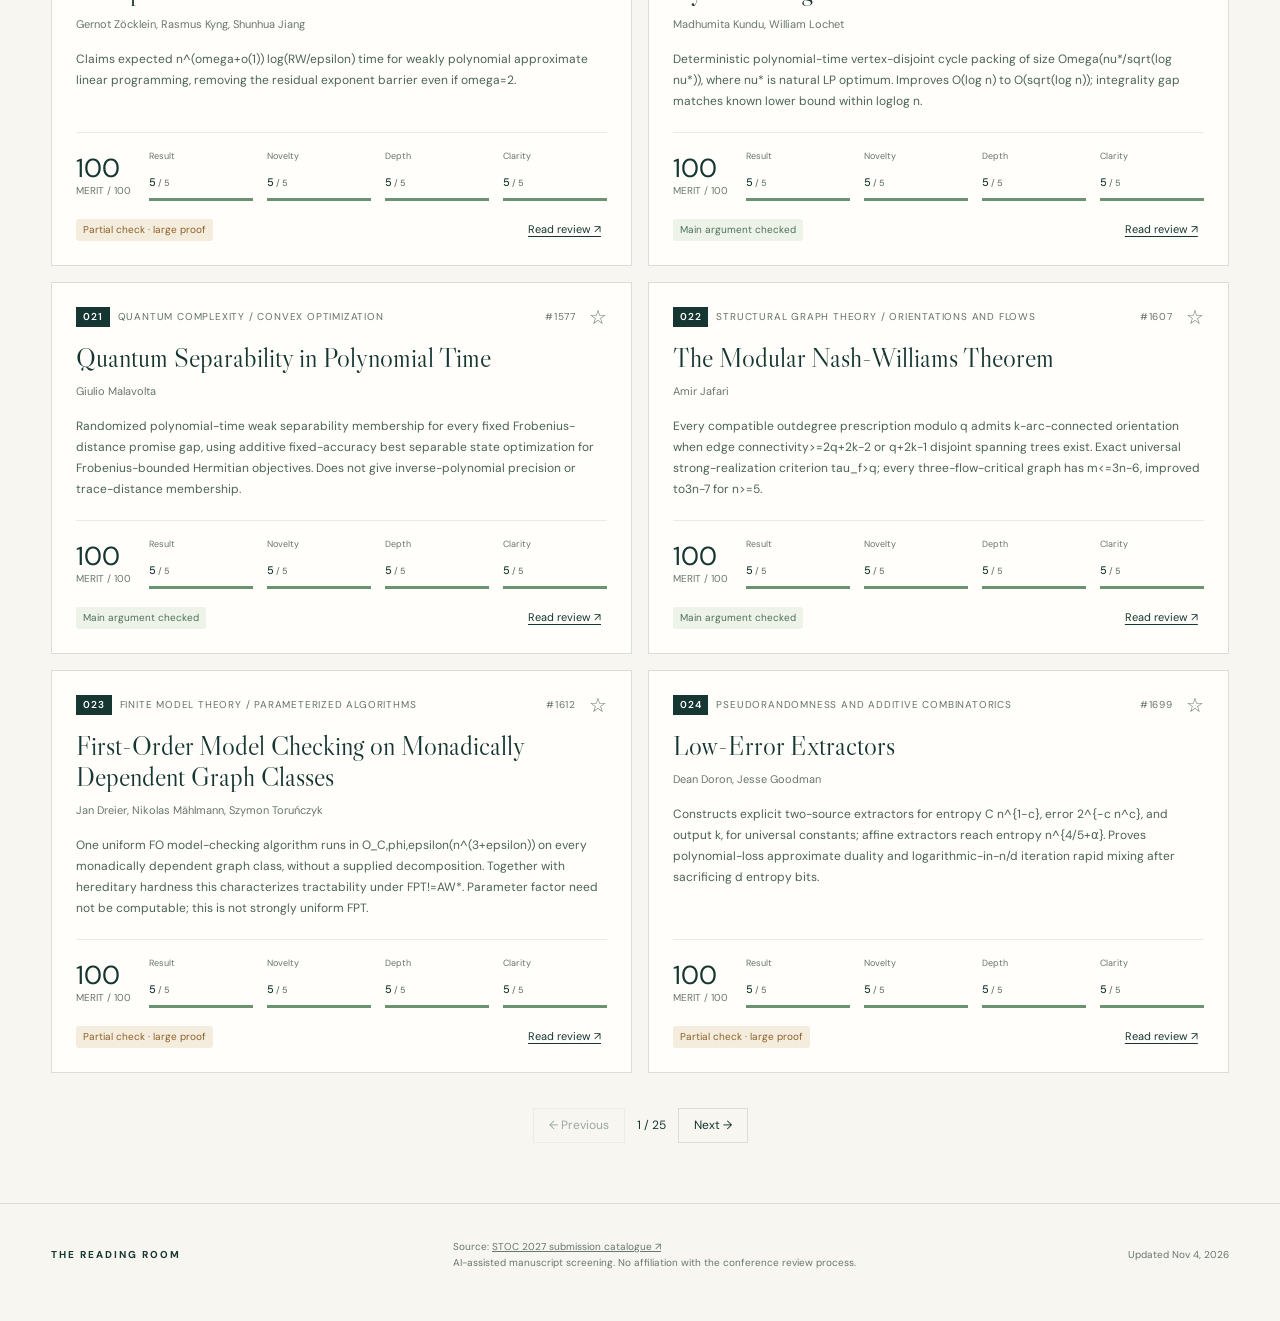
==== commit 20725568: "Select all papers meeting ratings without a proof-audit prerequisite" ====
--- a/index.html
+++ b/index.html
@@ -1,12 +1,12 @@
 <!doctype html>
 <html lang="en">
-<head><meta charset="utf-8"><meta name="viewport" content="width=device-width,initial-scale=1"><meta name="theme-color" content="#132f2d"><title>STOC 2027 · The Reading Room</title><meta name="description" content="Independent, evidence-linked manuscript reviews and a shortlist selected by explicit rating and proof-audit criteria."><link rel="stylesheet" href="style.css"></head>
+<head><meta charset="utf-8"><meta name="viewport" content="width=device-width,initial-scale=1"><meta name="theme-color" content="#132f2d"><title>STOC 2027 · The Reading Room</title><meta name="description" content="Independent, evidence-linked manuscript reviews and a shortlist selected by explicit rating criteria."><link rel="stylesheet" href="style.css"></head>
 <body>
 <header class="mast"><a class="brand" href="#"><span class="mark">R</span><span>THE READING ROOM<small>STOC 2027 · Independent review</small></span></a><nav><button data-view="selected" class="nav active">Shortlist</button><button data-view="all" class="nav">All submissions</button><button data-view="method" class="nav">Methodology</button></nav><span class="private">Personal research library</span></header>
 <main>
-<section class="hero"><div class="eyebrow">IDEAS WORTH READING CLOSELY</div><h1>A considered view<br>of the next frontier.</h1><p class="lede">A selection from the STOC 2027 submission catalogue: significance 5, at least one other rating of 5, and every rating at least 4, with a documented proof audit. Result significance, novelty, depth, and exposition—alongside an explicit account of what was checked in each proof.</p><div class="hero-note"><span class="dot"></span><span id="progress-note">Loading review progress…</span></div></section>
+<section class="hero"><div class="eyebrow">IDEAS WORTH READING CLOSELY</div><h1>A considered view<br>of the next frontier.</h1><p class="lede">A selection from the STOC 2027 submission catalogue: significance 5, at least one other rating of 5, and every rating at least 4. Selection is based on ratings alone. Result significance, novelty, depth, and exposition—alongside an explicit account of what was checked in each proof.</p><div class="hero-note"><span class="dot"></span><span id="progress-note">Loading review progress…</span></div></section>
 <section class="stats" aria-label="Review progress"><div><strong id="count-total">—</strong><span>submissions</span></div><div><strong id="count-reviewed">—</strong><span>individually screened</span></div><div><strong id="count-selected">—</strong><span>selected by the rule</span></div><div><strong id="count-checked">—</strong><span>selected · main argument checked</span></div><div><strong id="count-large">—</strong><span>selected · partial proof check</span></div></section>
-<section id="method-panel" hidden class="method panel"><div class="eyebrow">HOW TO READ THIS COLLECTION</div><h2>Merit and correctness are separate questions.</h2><p>This is an independent, AI-assisted reading recommendation, not a STOC programme-committee decision. Scores summarize judgments made from the linked manuscript; they are not measurements of objective scientific worth. The catalogue contains submissions, not confirmed acceptances.</p><div class="method-grid"><article><h3>The selection rule</h3><p>Significance must equal 5. Novelty, technical depth, and exposition must each be at least 4, and at least one of those three must equal 5. A paper must also meet the correctness requirement. Every qualifying paper is included; there is no fixed count cap.</p><h3>The display score</h3><p>Each criterion is rated from 1 to 5. Significance contributes 45%, novelty 25%, technical depth 15%, and exposition 15%. A score of 3 means a substantial specialist contribution; 5 is reserved for exceptional advances.</p><p>Author identity, institutional prestige, and AI-assistance disclosures do not determine scores. Merit scores assess the claimed contribution under its stated assumptions. They do not certify correctness; the separate proof status determines eligibility.</p></article><article><h3>The correctness requirement</h3><p><b>Main argument checked:</b> the recorded central argument was traced with no unresolved substantive gap found, subject to any explicitly documented corrections and qualifications. This is a review judgment, not a formal correctness certificate.</p><p><b>Partial check · large proof:</b> specific core steps were inspected, but the proof is too extensive for complete verification here. The review lists both checked and remaining work.</p><p>Papers with a demonstrated fatal flaw or an unresolved substantive concern are ineligible for the shortlist until that concern is resolved.</p></article><article><h3>Desk-reject recommendations</h3><p>Reserved for concrete manuscript-grounded reasons such as a false main claim, an essential missing argument, a fundamental model mismatch, or no identifiable theoretical contribution. Every recommendation must give evidence.</p><p>A modest result or difficult exposition alone is not a desk-reject reason. An unreviewed manuscript has no score.</p></article><article><h3>Coverage and limitations</h3><p id="method-coverage"></p><p>The PDF links identify the source and relevant pages. Novelty comparisons identify whether previous results were independently checked. The rating threshold and correctness requirement determine membership. The weighted merit score determines display order; ties prefer a checked main argument, then higher review confidence, then submission number. The final number tie-break is administrative, not a claim of scientific superiority. Closely scored papers should be read as a group, not as precisely ordered scientific merit.</p><a href="data.json" download="stoc2027-review-data.json">Download the review data ↗</a></article></div></section>
+<section id="method-panel" hidden class="method panel"><div class="eyebrow">HOW TO READ THIS COLLECTION</div><h2>Merit and correctness are separate questions.</h2><p>This is an independent, AI-assisted reading recommendation, not a STOC programme-committee decision. Scores summarize judgments made from the linked manuscript; they are not measurements of objective scientific worth. The catalogue contains submissions, not confirmed acceptances.</p><div class="method-grid"><article><h3>The selection rule</h3><p>Significance must equal 5. Novelty, technical depth, and exposition must each be at least 4, and at least one of those three must equal 5. Every paper meeting this rating rule is included. Proof-audit status does not affect selection, and there is no fixed count cap.</p><h3>The display score</h3><p>Each criterion is rated from 1 to 5. Significance contributes 45%, novelty 25%, technical depth 15%, and exposition 15%. A score of 3 means a substantial specialist contribution; 5 is reserved for exceptional advances.</p><p>Author identity, institutional prestige, and AI-assistance disclosures do not determine scores. Merit scores assess the claimed contribution under its stated assumptions. They do not certify correctness. Existing proof notes remain available as additional information.</p></article><article><h3>Proof notes for reference</h3><p><b>Main argument checked:</b> the recorded central argument was traced with no unresolved substantive gap found, subject to any explicitly documented corrections and qualifications. This is a review judgment, not a formal correctness certificate.</p><p><b>Partial check · large proof:</b> specific core steps were inspected, but the proof is too extensive for complete verification here. The review lists both checked and remaining work.</p><p>Proof-status labels, unresolved concerns, and audit limitations remain visible for readers. They are informational and do not determine membership or display order.</p></article><article><h3>Desk-reject recommendations</h3><p>Reserved for concrete manuscript-grounded reasons such as a false main claim, an essential missing argument, a fundamental model mismatch, or no identifiable theoretical contribution. Every recommendation must give evidence.</p><p>A modest result or difficult exposition alone is not a desk-reject reason. An unreviewed manuscript has no score.</p></article><article><h3>Coverage and limitations</h3><p id="method-coverage"></p><p>The PDF links identify the source and relevant pages. Novelty comparisons identify whether previous results were independently checked. The rating threshold alone determines membership. The weighted merit score determines display order; equal scores are ordered by submission number. The final number tie-break is administrative, not a claim of scientific superiority. Closely scored papers should be read as a group, not as precisely ordered scientific merit.</p><a href="data.json" download="stoc2027-review-data.json">Download the review data ↗</a></article></div></section>
 <section id="library"><div class="section-head"><div><div class="eyebrow" id="section-eyebrow">THE SELECTION</div><h2 id="section-title">The shortlist</h2></div><span id="result-count" class="muted"></span></div>
 <div class="tools"><label class="search"><span aria-hidden="true">⌕</span><input id="search" type="search" placeholder="Search titles, authors, results, or submission #" aria-label="Search papers"></label><select id="area" aria-label="Filter by subject"><option value="">All subjects</option></select><select id="proof" aria-label="Filter by proof status"><option value="">All proof statuses</option><option value="main-proof-checked">Main argument checked</option><option value="partial-large-proof">Partial check · large proof</option><option value="unresolved">Unresolved concern</option><option value="incorrect">Demonstrated flaw</option><option value="not-audited">Screened · no deep audit</option></select><select id="sort" aria-label="Sort papers"><option value="merit">Merit score</option><option value="significance">Result significance</option><option value="exposition">Exposition</option><option value="number">Submission number</option></select></div>
 <div class="subtools"><div class="pills"><button id="star-filter" aria-pressed="false">☆ Saved papers</button><button id="desk-filter" aria-pressed="false">Desk-reject recommendations</button></div><p>Open a paper to see the evidence behind its rating.</p></div>
@@ -15,5 +15,5 @@
 </main>
 <dialog id="paper-dialog"><div id="paper-detail"></div><button id="close-dialog" class="close" aria-label="Close paper review">×</button></dialog>
 <footer><span class="brand-small">THE READING ROOM</span><p>Source: <a href="https://stoc2027.sigact-ec.workers.dev" target="_blank" rel="noopener">STOC 2027 submission catalogue ↗</a><br>AI-assisted manuscript screening. No affiliation with the conference review process.</p><span id="updated"></span></footer>
-<script src="app.js?v=rating-rule-20261104"></script>
+<script src="app.js?v=ratings-only-20261104"></script>
 </body></html>
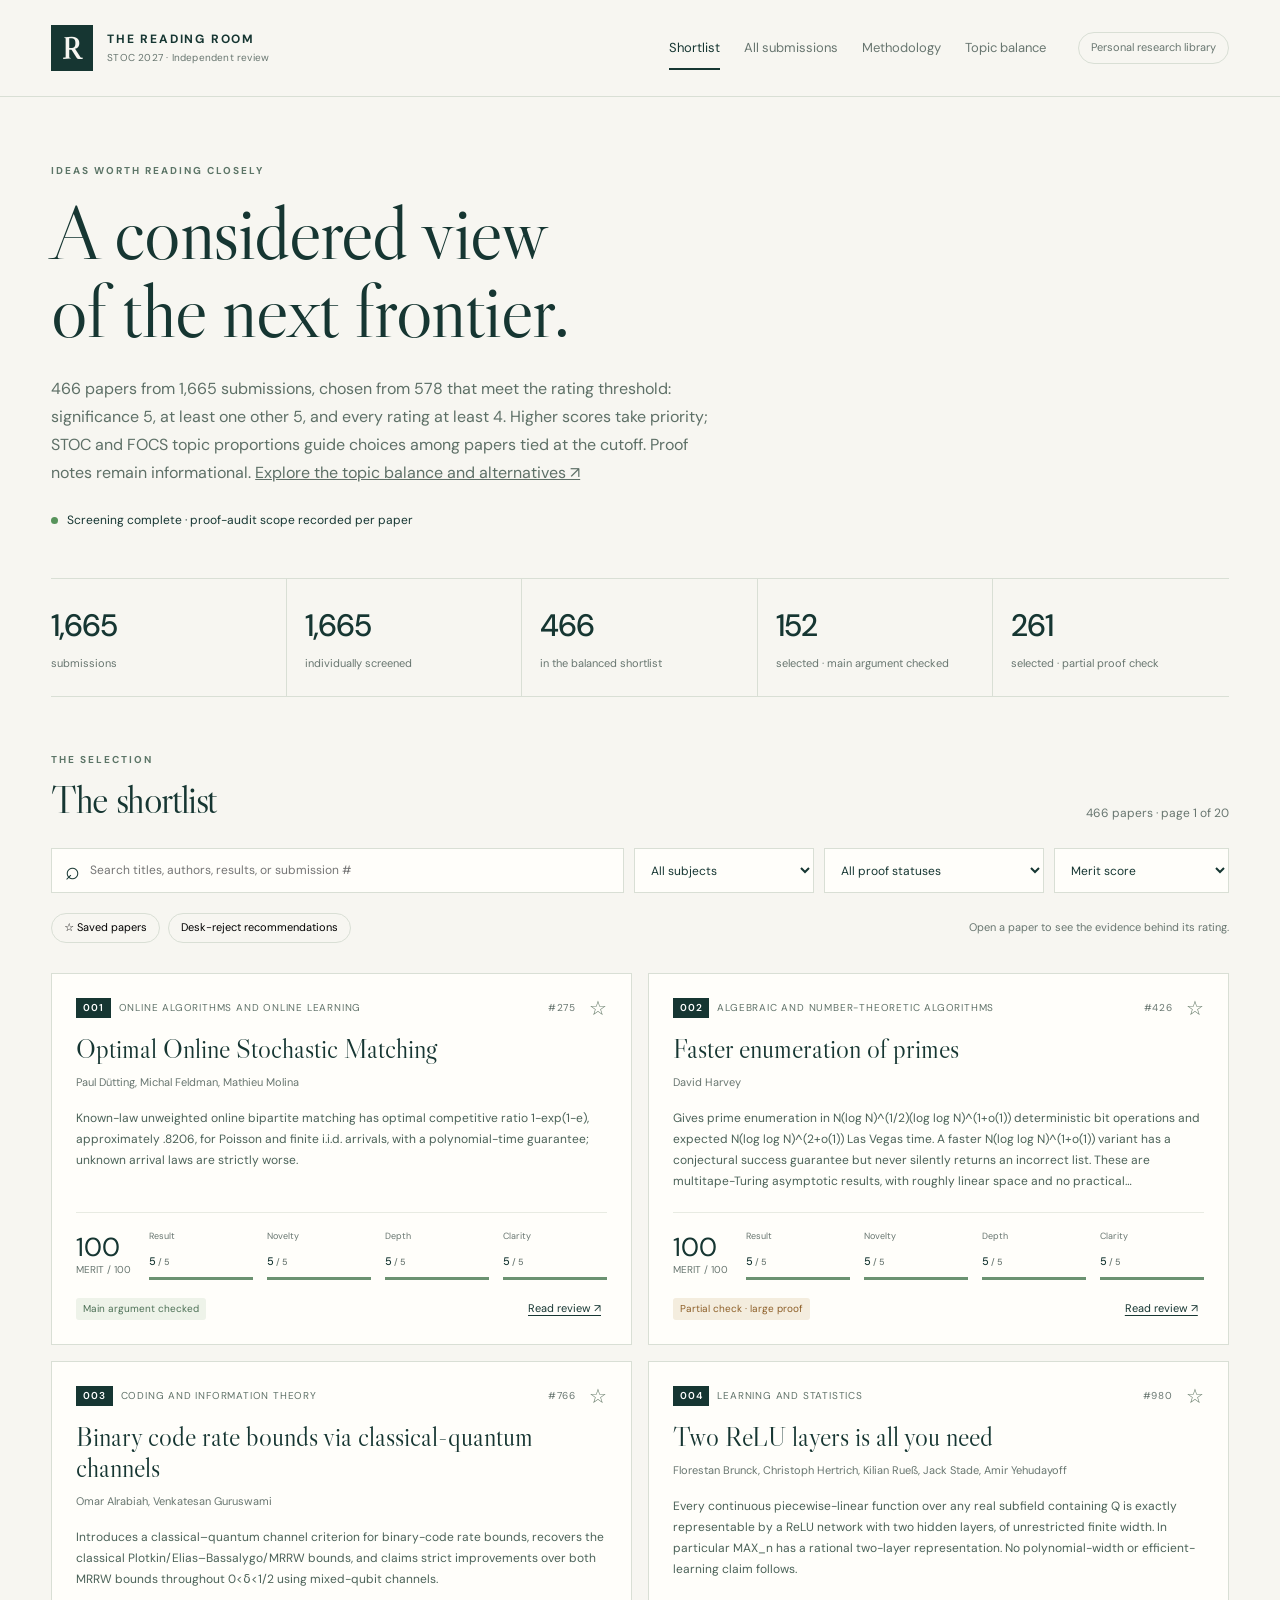
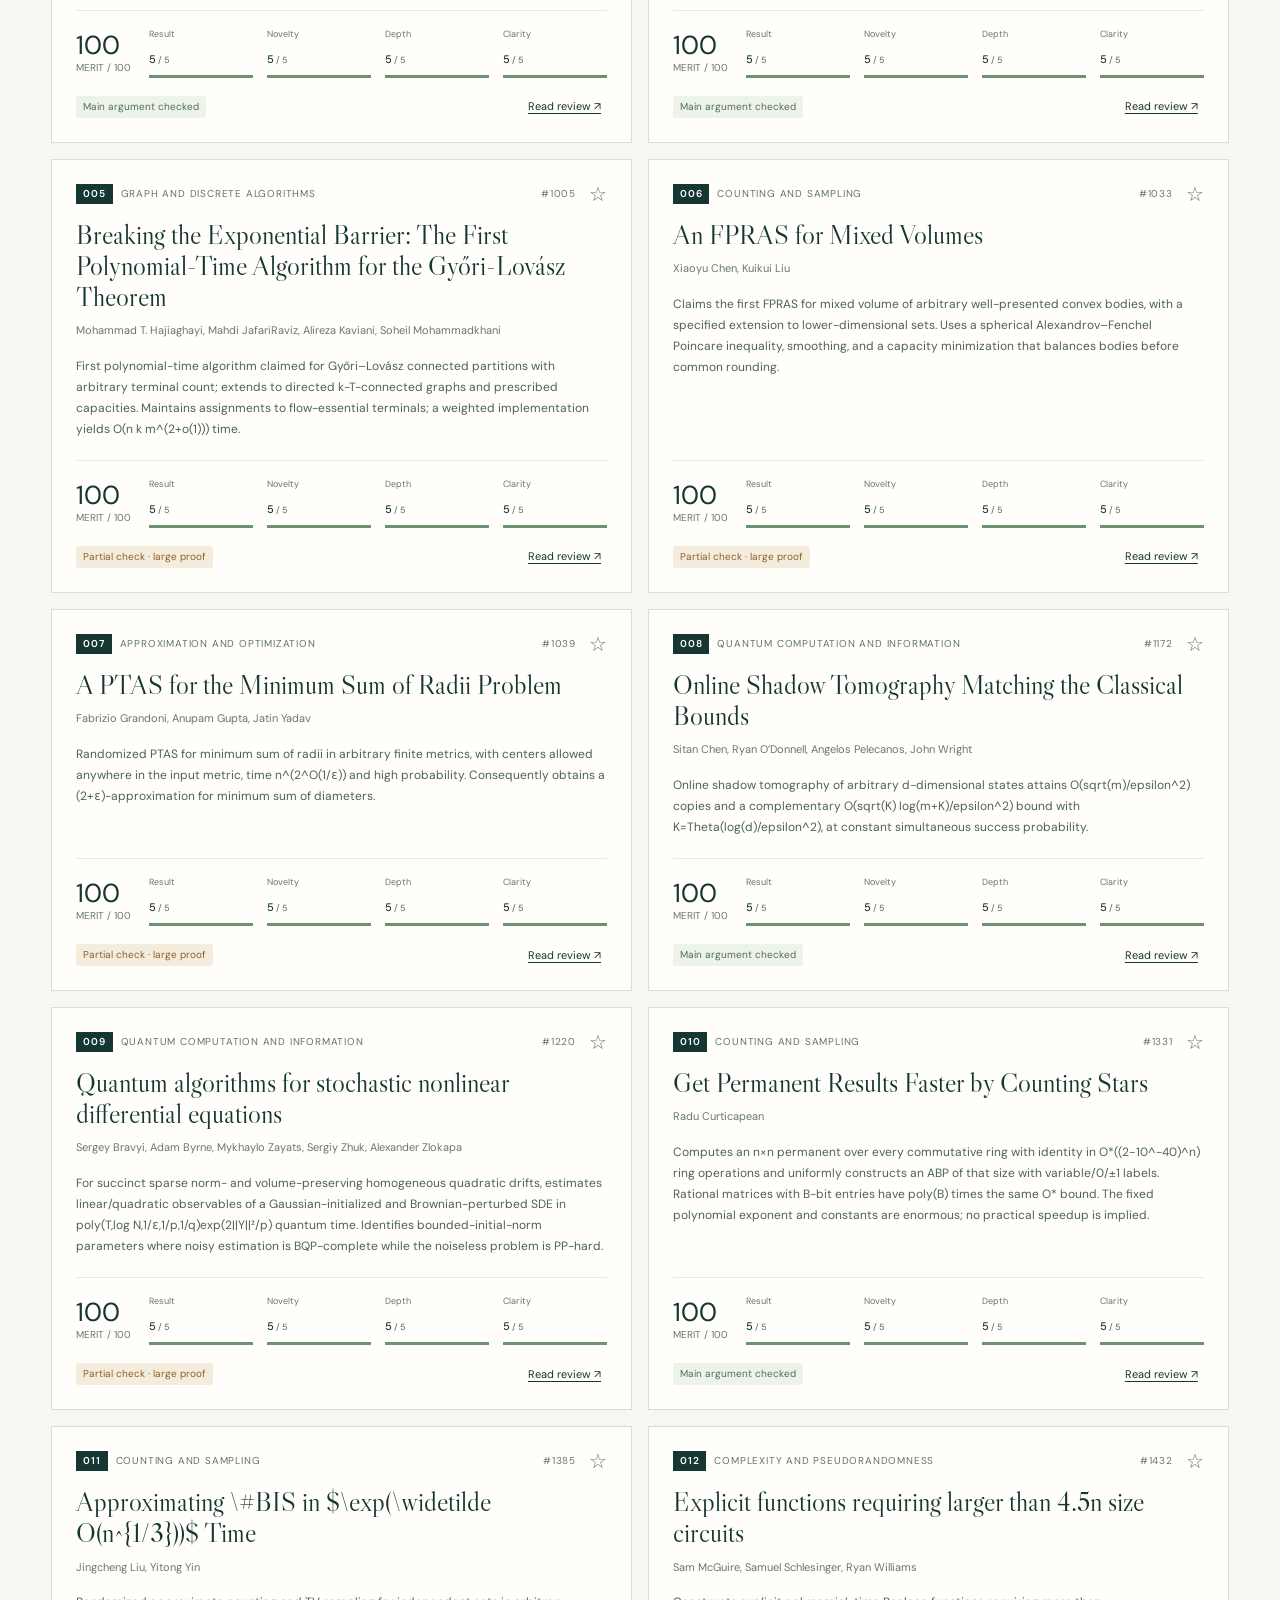
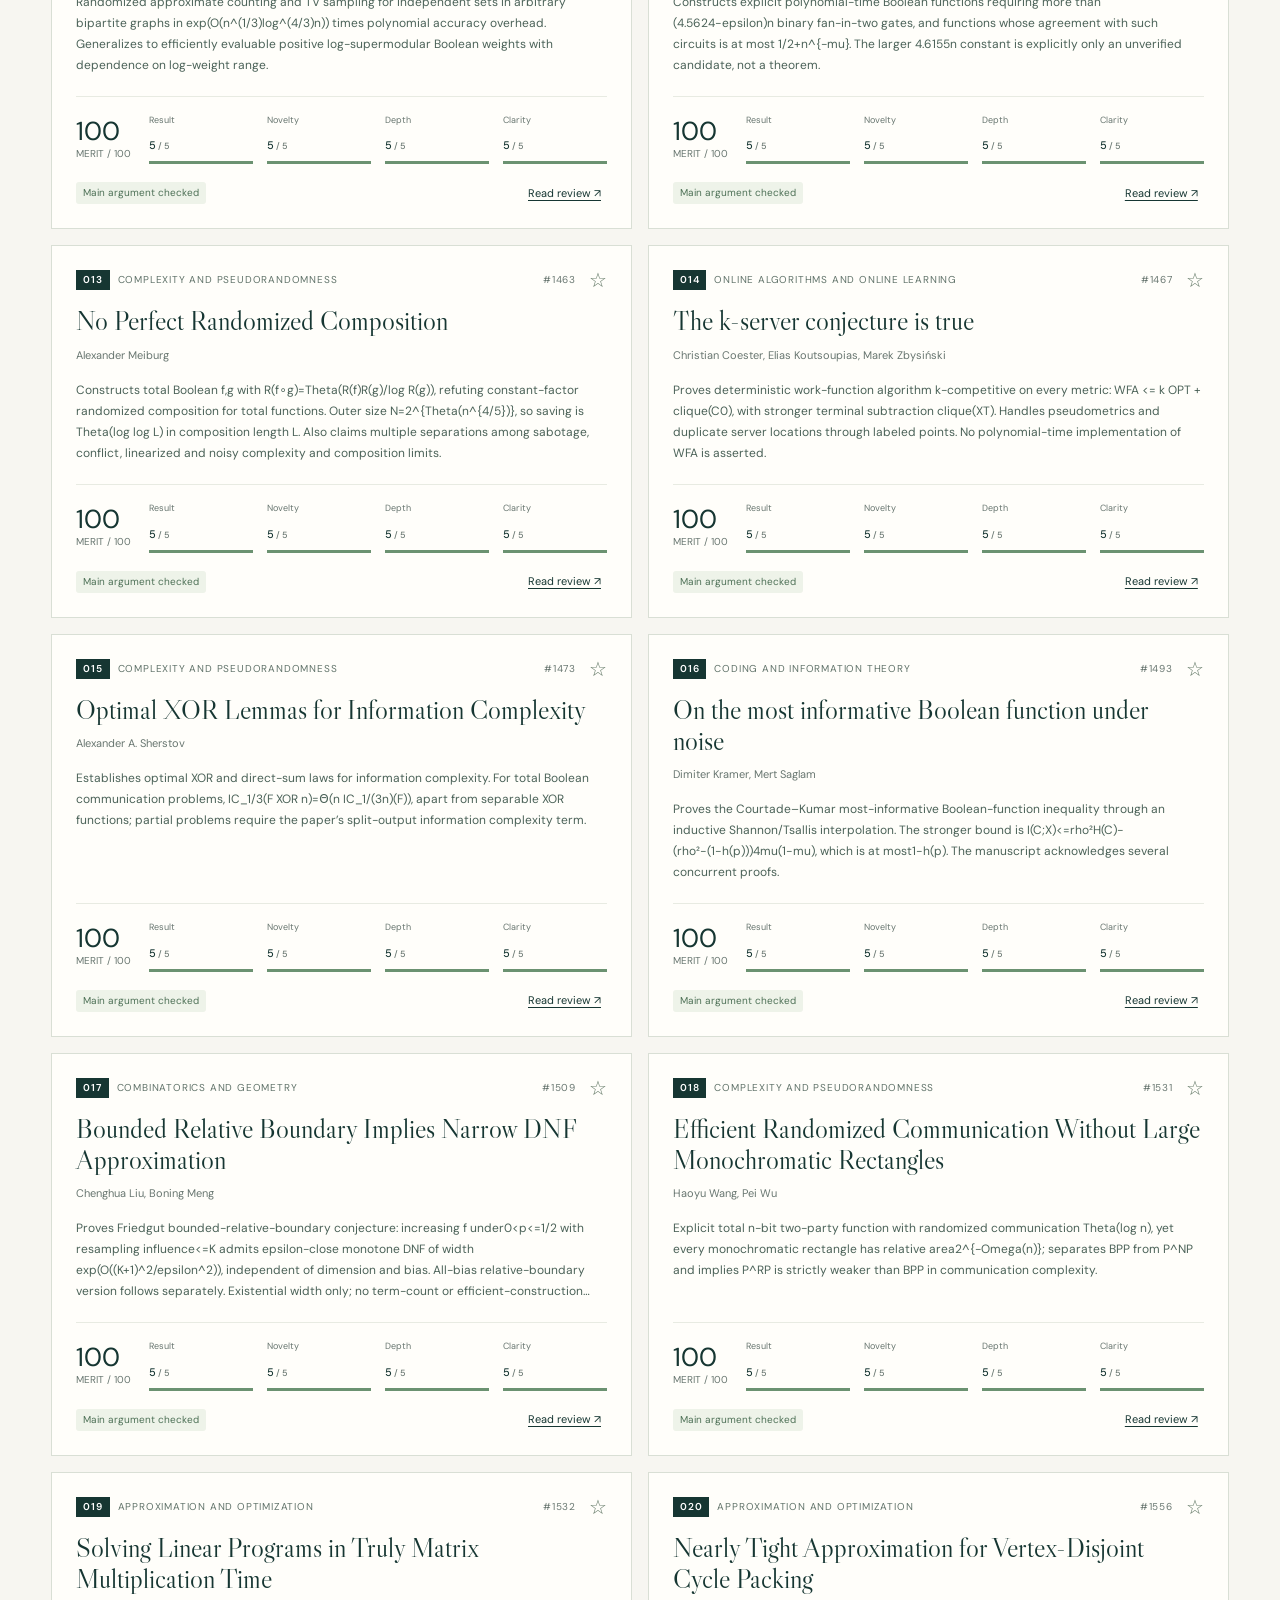
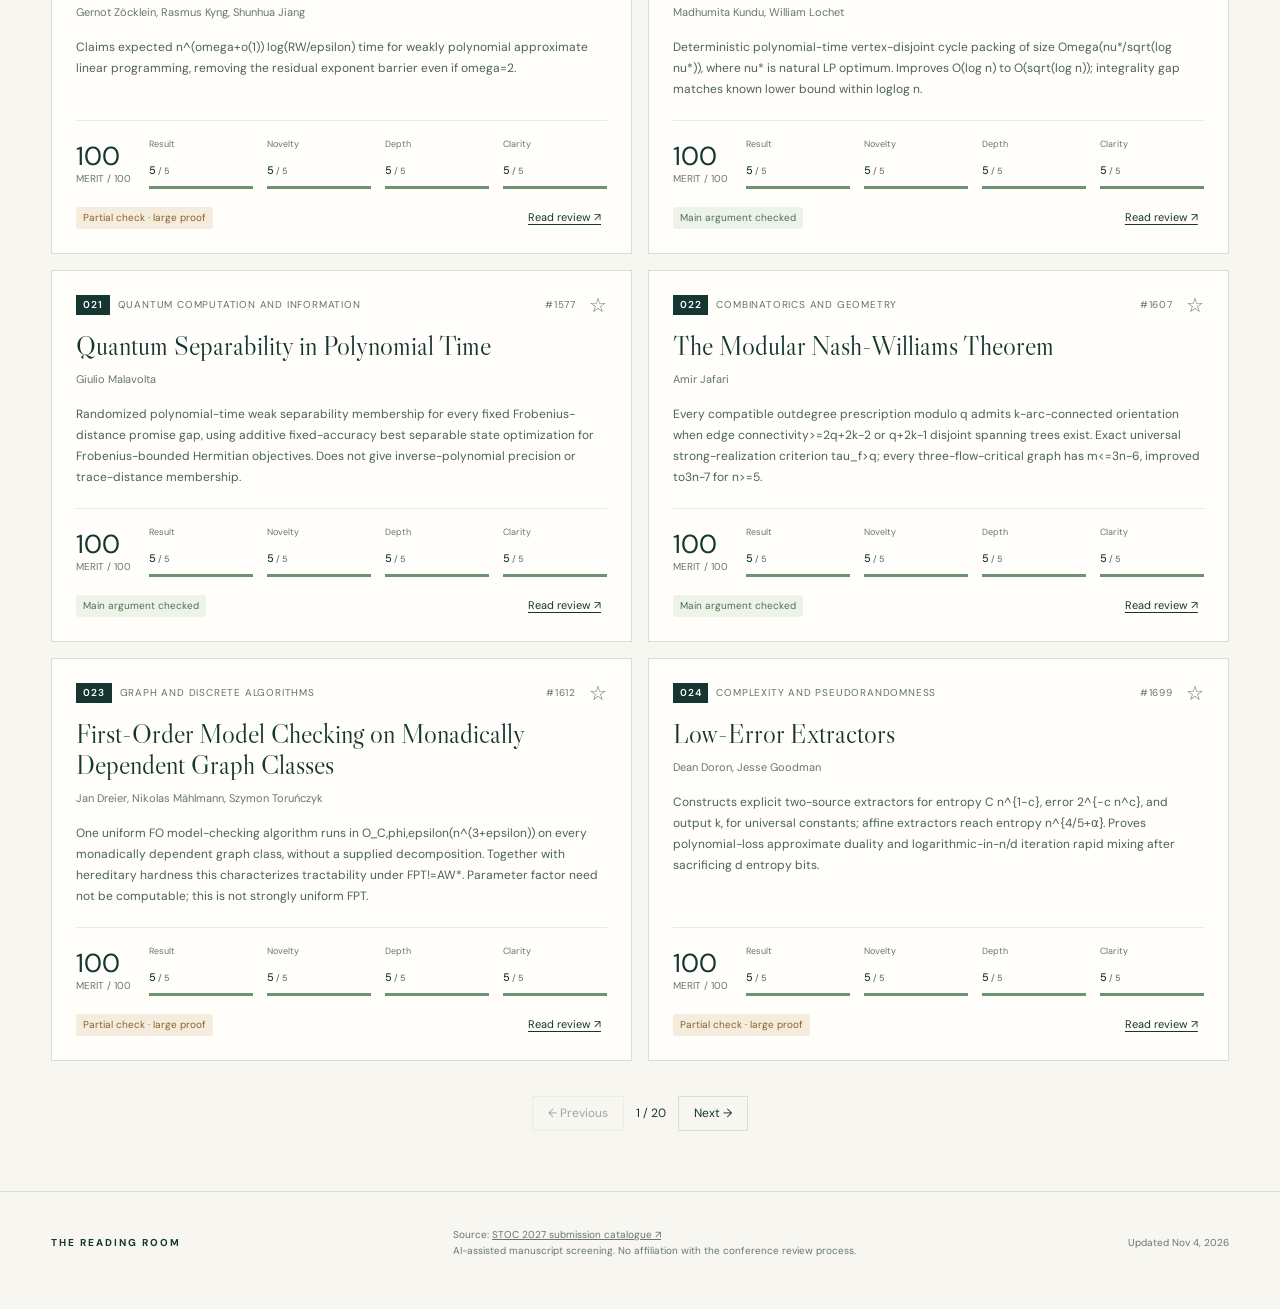
==== commit 85768e1a: "Publish 466-paper shortlist with STOC and FOCS topic balance" ====
--- a/index.html
+++ b/index.html
@@ -1,12 +1,12 @@
 <!doctype html>
 <html lang="en">
-<head><meta charset="utf-8"><meta name="viewport" content="width=device-width,initial-scale=1"><meta name="theme-color" content="#132f2d"><title>STOC 2027 · The Reading Room</title><meta name="description" content="Independent, evidence-linked manuscript reviews and a shortlist selected by explicit rating criteria."><link rel="stylesheet" href="style.css"></head>
+<head><meta charset="utf-8"><meta name="viewport" content="width=device-width,initial-scale=1"><meta name="theme-color" content="#132f2d"><title>STOC 2027 · The Reading Room</title><meta name="description" content="Independent, evidence-linked manuscript reviews and a 466-paper shortlist using explicit ratings and STOC/FOCS topic balance."><link rel="stylesheet" href="style.css?v=topic-balanced-20261104"></head>
 <body>
-<header class="mast"><a class="brand" href="#"><span class="mark">R</span><span>THE READING ROOM<small>STOC 2027 · Independent review</small></span></a><nav><button data-view="selected" class="nav active">Shortlist</button><button data-view="all" class="nav">All submissions</button><button data-view="method" class="nav">Methodology</button></nav><span class="private">Personal research library</span></header>
+<header class="mast"><a class="brand" href="#"><span class="mark">R</span><span>THE READING ROOM<small>STOC 2027 · Independent review</small></span></a><nav><button data-view="selected" class="nav active">Shortlist</button><button data-view="all" class="nav">All submissions</button><button data-view="method" class="nav">Methodology</button><a class="nav" href="topic-balance/">Topic balance</a></nav><span class="private">Personal research library</span></header>
 <main>
-<section class="hero"><div class="eyebrow">IDEAS WORTH READING CLOSELY</div><h1>A considered view<br>of the next frontier.</h1><p class="lede">A selection from the STOC 2027 submission catalogue: significance 5, at least one other rating of 5, and every rating at least 4. Selection is based on ratings alone. Result significance, novelty, depth, and exposition—alongside an explicit account of what was checked in each proof.</p><div class="hero-note"><span class="dot"></span><span id="progress-note">Loading review progress…</span></div></section>
-<section class="stats" aria-label="Review progress"><div><strong id="count-total">—</strong><span>submissions</span></div><div><strong id="count-reviewed">—</strong><span>individually screened</span></div><div><strong id="count-selected">—</strong><span>selected by the rule</span></div><div><strong id="count-checked">—</strong><span>selected · main argument checked</span></div><div><strong id="count-large">—</strong><span>selected · partial proof check</span></div></section>
-<section id="method-panel" hidden class="method panel"><div class="eyebrow">HOW TO READ THIS COLLECTION</div><h2>Merit and correctness are separate questions.</h2><p>This is an independent, AI-assisted reading recommendation, not a STOC programme-committee decision. Scores summarize judgments made from the linked manuscript; they are not measurements of objective scientific worth. The catalogue contains submissions, not confirmed acceptances.</p><div class="method-grid"><article><h3>The selection rule</h3><p>Significance must equal 5. Novelty, technical depth, and exposition must each be at least 4, and at least one of those three must equal 5. Every paper meeting this rating rule is included. Proof-audit status does not affect selection, and there is no fixed count cap.</p><h3>The display score</h3><p>Each criterion is rated from 1 to 5. Significance contributes 45%, novelty 25%, technical depth 15%, and exposition 15%. A score of 3 means a substantial specialist contribution; 5 is reserved for exceptional advances.</p><p>Author identity, institutional prestige, and AI-assistance disclosures do not determine scores. Merit scores assess the claimed contribution under its stated assumptions. They do not certify correctness. Existing proof notes remain available as additional information.</p></article><article><h3>Proof notes for reference</h3><p><b>Main argument checked:</b> the recorded central argument was traced with no unresolved substantive gap found, subject to any explicitly documented corrections and qualifications. This is a review judgment, not a formal correctness certificate.</p><p><b>Partial check · large proof:</b> specific core steps were inspected, but the proof is too extensive for complete verification here. The review lists both checked and remaining work.</p><p>Proof-status labels, unresolved concerns, and audit limitations remain visible for readers. They are informational and do not determine membership or display order.</p></article><article><h3>Desk-reject recommendations</h3><p>Reserved for concrete manuscript-grounded reasons such as a false main claim, an essential missing argument, a fundamental model mismatch, or no identifiable theoretical contribution. Every recommendation must give evidence.</p><p>A modest result or difficult exposition alone is not a desk-reject reason. An unreviewed manuscript has no score.</p></article><article><h3>Coverage and limitations</h3><p id="method-coverage"></p><p>The PDF links identify the source and relevant pages. Novelty comparisons identify whether previous results were independently checked. The rating threshold alone determines membership. The weighted merit score determines display order; equal scores are ordered by submission number. The final number tie-break is administrative, not a claim of scientific superiority. Closely scored papers should be read as a group, not as precisely ordered scientific merit.</p><a href="data.json" download="stoc2027-review-data.json">Download the review data ↗</a></article></div></section>
+<section class="hero" data-count="466"><div class="eyebrow">IDEAS WORTH READING CLOSELY</div><h1>A considered view<br>of the next frontier.</h1><p class="lede">466 papers from 1,665 submissions, chosen from 578 that meet the rating threshold: significance 5, at least one other 5, and every rating at least 4. Higher scores take priority; STOC and FOCS topic proportions guide choices among papers tied at the cutoff. Proof notes remain informational. <a href="topic-balance/">Explore the topic balance and alternatives ↗</a></p><div class="hero-note"><span class="dot"></span><span id="progress-note">Loading review progress…</span></div></section>
+<section class="stats" aria-label="Review progress"><div><strong id="count-total">—</strong><span>submissions</span></div><div><strong id="count-reviewed">—</strong><span>individually screened</span></div><div><strong id="count-selected">—</strong><span>in the balanced shortlist</span></div><div><strong id="count-checked">—</strong><span>selected · main argument checked</span></div><div><strong id="count-large">—</strong><span>selected · partial proof check</span></div></section>
+<section id="method-panel" hidden class="method panel"><div class="eyebrow">HOW TO READ THIS COLLECTION</div><h2>Merit and correctness are separate questions.</h2><p>This is an independent, AI-assisted reading recommendation, not a STOC programme-committee decision. Scores summarize judgments made from the linked manuscript; they are not measurements of objective scientific worth. The catalogue contains submissions, not confirmed acceptances.</p><div class="method-grid"><article><h3>The selection rule</h3><p>Significance must equal 5. Novelty, technical depth, and exposition must each be at least 4, and at least one of those three must equal 5. This qualifies 578 papers. The 466-paper shortlist retains all 367 papers above 92/100 and selects 99 of the 211 papers tied at 92 using topic balance. Proof-audit status does not affect selection. <a href="topic-balance/">Inspect the allocation and all alternatives ↗</a></p><h3>The display score</h3><p>Each criterion is rated from 1 to 5. Significance contributes 45%, novelty 25%, technical depth 15%, and exposition 15%. A score of 3 means a substantial specialist contribution; 5 is reserved for exceptional advances.</p><p>Author identity, institutional prestige, and AI-assistance disclosures do not determine scores. Merit scores assess the claimed contribution under its stated assumptions. They do not certify correctness. Existing proof notes remain available as additional information.</p></article><article><h3>Proof notes for reference</h3><p><b>Main argument checked:</b> the recorded central argument was traced with no unresolved substantive gap found, subject to any explicitly documented corrections and qualifications. This is a review judgment, not a formal correctness certificate.</p><p><b>Partial check · large proof:</b> specific core steps were inspected, but the proof is too extensive for complete verification here. The review lists both checked and remaining work.</p><p>Proof-status labels, unresolved concerns, and audit limitations remain visible for readers. They are informational and do not determine membership or display order.</p></article><article><h3>Desk-reject recommendations</h3><p>Reserved for concrete manuscript-grounded reasons such as a false main claim, an essential missing argument, a fundamental model mismatch, or no identifiable theoretical contribution. Every recommendation must give evidence.</p><p>A modest result or difficult exposition alone is not a desk-reject reason. An unreviewed manuscript has no score.</p></article><article><h3>Coverage and limitations</h3><p id="method-coverage"></p><p>The PDF links identify the source and relevant pages. Novelty comparisons identify whether previous results were independently checked. The 466-paper target is about 28% of this catalogue, a working target rather than a verified current conference acceptance rate. The official FOCS 2025 rate of 137/546 (25.1%) supplies a 418-paper sensitivity case. Equal weights on STOC 2026 and FOCS 2026 topic proportions guide allocation only at the weighted-score cutoff; historical shares are not official caps. The STOC 2027 committee roster was checked for topic expertise, not converted into quotas. The weighted merit score determines display order; equal scores within each topic are selected by submission number. The final number tie-break is administrative, not a claim of scientific superiority. Closely scored papers should be read as a group, not as precisely ordered scientific merit.</p><a href="data.json" download="stoc2027-review-data.json">Download the review data ↗</a></article></div></section>
 <section id="library"><div class="section-head"><div><div class="eyebrow" id="section-eyebrow">THE SELECTION</div><h2 id="section-title">The shortlist</h2></div><span id="result-count" class="muted"></span></div>
 <div class="tools"><label class="search"><span aria-hidden="true">⌕</span><input id="search" type="search" placeholder="Search titles, authors, results, or submission #" aria-label="Search papers"></label><select id="area" aria-label="Filter by subject"><option value="">All subjects</option></select><select id="proof" aria-label="Filter by proof status"><option value="">All proof statuses</option><option value="main-proof-checked">Main argument checked</option><option value="partial-large-proof">Partial check · large proof</option><option value="unresolved">Unresolved concern</option><option value="incorrect">Demonstrated flaw</option><option value="not-audited">Screened · no deep audit</option></select><select id="sort" aria-label="Sort papers"><option value="merit">Merit score</option><option value="significance">Result significance</option><option value="exposition">Exposition</option><option value="number">Submission number</option></select></div>
 <div class="subtools"><div class="pills"><button id="star-filter" aria-pressed="false">☆ Saved papers</button><button id="desk-filter" aria-pressed="false">Desk-reject recommendations</button></div><p>Open a paper to see the evidence behind its rating.</p></div>
@@ -15,5 +15,5 @@
 </main>
 <dialog id="paper-dialog"><div id="paper-detail"></div><button id="close-dialog" class="close" aria-label="Close paper review">×</button></dialog>
 <footer><span class="brand-small">THE READING ROOM</span><p>Source: <a href="https://stoc2027.sigact-ec.workers.dev" target="_blank" rel="noopener">STOC 2027 submission catalogue ↗</a><br>AI-assisted manuscript screening. No affiliation with the conference review process.</p><span id="updated"></span></footer>
-<script src="app.js?v=ratings-only-20261104"></script>
+<script src="app.js?v=topic-balanced-20261104"></script>
 </body></html>
--- a/style.css
+++ b/style.css
@@ -1,5 +1,5 @@
 @import url('https://fonts.googleapis.com/css2?family=DM+Sans:wght@400;500;600;700&family=Libre+Caslon+Display&display=swap');
-:root{--paper:#f7f6f1;--ink:#163632;--muted:#687670;--line:#d9dfd5;--accent:#b5e0af;--white:#fffefa;--warn:#8d5f28;--red:#9b3f35}*{box-sizing:border-box}body{margin:0;background:var(--paper);color:var(--ink);font-family:'DM Sans',system-ui,sans-serif;font-size:15px;line-height:1.6}button,input,select{font:inherit}button,a,input,select{outline-offset:4px}a{color:inherit}button{cursor:pointer}button:disabled{cursor:default;opacity:.4}.mast{max-width:1500px;margin:auto;padding:25px 4vw;display:flex;align-items:center;gap:32px;border-bottom:1px solid var(--line)}.brand{display:flex;align-items:center;gap:14px;text-decoration:none;font-size:12px;letter-spacing:1.8px;font-weight:700}.brand small{display:block;letter-spacing:.2px;font-size:10px;font-weight:400;color:var(--muted)}.mark{display:grid;place-items:center;background:var(--ink);color:var(--paper);font-family:'Libre Caslon Display',Georgia,serif;font-size:30px;width:42px;height:46px}nav{display:flex;gap:24px;margin-left:auto}.nav{border:0;background:none;font-size:13px;color:var(--muted);padding:10px 0}.nav.active{color:var(--ink);box-shadow:0 2px 0 var(--ink)}.private{font-size:11px;color:var(--muted);border:1px solid var(--line);border-radius:20px;padding:6px 12px}main{max-width:1390px;margin:auto;padding:0 4vw}.hero{padding:66px 0 48px;position:relative;max-width:900px}.eyebrow{font-size:10px;font-weight:700;letter-spacing:2px;margin-bottom:14px;color:#5c7567}h1,h2{font-family:'Libre Caslon Display',Georgia,serif;font-weight:400;letter-spacing:-1.4px}h1{font-size:clamp(48px,6vw,82px);line-height:1.02;margin:0 0 25px}h2{font-size:39px;line-height:1.2;margin:0}.lede{font-size:16px;line-height:1.75;max-width:660px;color:#5e7067}.hero-note{font-size:12px;display:flex;align-items:center;gap:9px;margin-top:24px}.dot{width:7px;height:7px;border-radius:50%;background:#57935b}.stats{display:grid;grid-template-columns:repeat(5,1fr);border-top:1px solid var(--line);border-bottom:1px solid var(--line);margin-bottom:55px}.stats>div{padding:22px 18px;border-right:1px solid var(--line)}.stats>div:first-child{padding-left:0}.stats>div:last-child{border-right:0}.stats strong{display:block;font-size:31px;letter-spacing:-1px;font-weight:500}.stats span{font-size:11px;color:var(--muted)}.section-head{display:flex;justify-content:space-between;align-items:end;margin-bottom:25px}.section-head .eyebrow{margin-bottom:8px}.muted{color:var(--muted);font-size:12px}.tools{display:grid;grid-template-columns:minmax(260px,1fr) 180px 220px 175px;gap:10px}.search{display:flex;align-items:center;border:1px solid var(--line);background:var(--white);padding:0 13px}.search span{font-size:25px;margin-right:10px}input{border:0;min-width:0;width:100%;background:transparent;padding:12px 0;font-size:12px;color:var(--ink)}select{border:1px solid var(--line);background:var(--white);padding:12px;font-size:12px;color:var(--ink);border-radius:0}.subtools{display:flex;align-items:center;justify-content:space-between;margin:15px 0 25px}.subtools p{color:var(--muted);font-size:11px}.pills{display:flex;gap:8px}.pills button{border:1px solid var(--line);background:none;border-radius:20px;padding:5px 12px;font-size:11px}.pills button[aria-pressed=true]{background:var(--ink);color:white;border-color:var(--ink)}.cards{display:grid;grid-template-columns:repeat(2,minmax(0,1fr));gap:16px}.card{background:var(--white);border:1px solid var(--line);padding:24px;position:relative;display:flex;flex-direction:column;transition:border-color .15s}.card:hover{border-color:#8eaa92}.card-top{display:flex;align-items:center;gap:8px;margin-bottom:15px;font-size:10px;letter-spacing:.8px;text-transform:uppercase}.area{color:#61736a}.number{margin-left:auto;color:var(--muted);white-space:nowrap}.star{border:0;background:none;font-size:20px;line-height:1;color:#667b69;padding:0 0 0 5px}.rank{background:var(--ink);color:white;font-weight:600;padding:2px 7px;font-size:10px}.card h3{font-family:'Libre Caslon Display',Georgia,serif;font-size:27px;line-height:1.15;font-weight:400;letter-spacing:-.2px;margin:0 0 10px}.title-button{text-align:left;border:0;background:none;font:inherit;color:inherit;cursor:pointer;padding:0}.authors{font-size:11px;color:var(--muted);margin:0 0 16px}.summary{font-size:12px;line-height:1.75;color:#4b6258;margin:0 0 20px;display:-webkit-box;-webkit-line-clamp:4;-webkit-box-orient:vertical;overflow:hidden}.score-row{display:flex;gap:18px;align-items:center;border-top:1px solid #e8ebe2;padding-top:16px;margin-top:auto}.merit{font-size:26px;line-height:1;min-width:45px}.merit small{font-size:10px;font-weight:400;color:var(--muted);display:block;margin-top:5px}.mini-scores{display:grid;grid-template-columns:repeat(4,1fr);gap:14px;flex:1}.mini-scores span{font-size:9px;color:var(--muted);display:block;margin-bottom:5px}.mini-scores b{font-size:11px;font-weight:500}.bar{height:3px;background:#e6eadd;margin-top:5px}.bar i{display:block;background:#6b9271;height:3px}.status-row{display:flex;align-items:center;gap:8px;justify-content:space-between;margin-top:18px}.badge{font-size:10px;background:#eef3e9;border-radius:3px;padding:3px 7px;color:#4d7056}.badge.partial{background:#f4edde;color:var(--warn)}.badge.issue{background:#f7e9e3;color:var(--red)}.badge.pending{background:#efefeb;color:#777}.detail-button{border:0;background:none;font-size:11px;text-decoration:underline;text-underline-offset:3px;color:var(--ink)}.empty{grid-column:1/-1;padding:60px 25px;border:1px dashed #b8c7b5;text-align:center}.empty h3{font-family:Georgia,serif;font-weight:400;font-size:25px}.empty p{max-width:620px;margin:15px auto;color:var(--muted);font-size:13px}.empty button,.primary{background:var(--ink);color:white;border:0;padding:10px 17px;font-size:12px}.pagination{display:flex;gap:12px;align-items:center;justify-content:center;margin:35px 0 60px;font-size:12px}.pagination button{background:none;border:1px solid var(--line);padding:7px 15px;color:var(--ink)}.method{margin-bottom:50px}.method>p{max-width:800px;color:var(--muted)}.method-grid{display:grid;grid-template-columns:1fr 1fr;gap:30px;margin-top:30px}.method h3{font-size:17px}.method-grid p{font-size:13px;color:#5e7067}footer{max-width:1390px;margin:auto;border-top:1px solid var(--line);padding:25px 4vw 40px;display:flex;align-items:center;justify-content:space-between;gap:25px;font-size:10px;color:var(--muted)}.brand-small{font-weight:700;letter-spacing:2px;color:var(--ink)}dialog{width:min(850px,94vw);max-height:90vh;border:1px solid var(--line);background:var(--white);padding:42px;color:var(--ink);box-shadow:0 15px 80px #132f2d30}dialog::backdrop{background:#102c2a70;backdrop-filter:blur(4px)}.close{position:absolute;right:15px;top:10px;border:0;background:none;font-size:30px;color:var(--ink)}dialog h2{font-size:38px;margin:15px 0}dialog h3{font-size:15px;margin-top:26px}dialog p,dialog li{font-size:13px;color:#52675d}dialog ul{padding-left:22px}.audit-grid{display:grid;grid-template-columns:1fr 1fr;gap:20px}.proof-box{border-left:3px solid #789e76;background:#f0f4eb;padding:10px 18px;margin-top:25px}.proof-box.partial{border-color:#b4945e;background:#f8f2e8}.proof-box.issue{border-color:#ae6253;background:#faeeea}.source-list a{display:block;font-size:12px;padding:5px 0}.reason{border-bottom:1px solid var(--line);padding:10px 0;font-size:13px}.reason strong{display:block}.reason span{color:var(--muted)}.detail-meta{display:flex;flex-wrap:wrap;gap:10px;font-size:11px;color:var(--muted)}.detail-actions{margin:24px 0}.detail-actions a{display:inline-block;text-decoration:none}.loading{padding:60px;text-align:center}.error{color:var(--red)}
-@media(min-width:1400px){.hero:after{content:'400';position:absolute;left:calc(100% + 10px);top:72px;font-family:'Libre Caslon Display',Georgia,serif;font-size:170px;line-height:1;color:#e0e8da;letter-spacing:-8px;pointer-events:none}}
+:root{--paper:#f7f6f1;--ink:#163632;--muted:#687670;--line:#d9dfd5;--accent:#b5e0af;--white:#fffefa;--warn:#8d5f28;--red:#9b3f35}*{box-sizing:border-box}body{margin:0;background:var(--paper);color:var(--ink);font-family:'DM Sans',system-ui,sans-serif;font-size:15px;line-height:1.6}button,input,select{font:inherit}button,a,input,select{outline-offset:4px}a{color:inherit}button{cursor:pointer}button:disabled{cursor:default;opacity:.4}.mast{max-width:1500px;margin:auto;padding:25px 4vw;display:flex;align-items:center;gap:32px;border-bottom:1px solid var(--line)}.brand{display:flex;align-items:center;gap:14px;text-decoration:none;font-size:12px;letter-spacing:1.8px;font-weight:700}.brand small{display:block;letter-spacing:.2px;font-size:10px;font-weight:400;color:var(--muted)}.mark{display:grid;place-items:center;background:var(--ink);color:var(--paper);font-family:'Libre Caslon Display',Georgia,serif;font-size:30px;width:42px;height:46px}nav{display:flex;gap:24px;margin-left:auto}.nav{text-decoration:none;border:0;background:none;font-size:13px;color:var(--muted);padding:10px 0}.nav.active{color:var(--ink);box-shadow:0 2px 0 var(--ink)}.private{font-size:11px;color:var(--muted);border:1px solid var(--line);border-radius:20px;padding:6px 12px}main{max-width:1390px;margin:auto;padding:0 4vw}.hero{padding:66px 0 48px;position:relative;max-width:900px}.eyebrow{font-size:10px;font-weight:700;letter-spacing:2px;margin-bottom:14px;color:#5c7567}h1,h2{font-family:'Libre Caslon Display',Georgia,serif;font-weight:400;letter-spacing:-1.4px}h1{font-size:clamp(48px,6vw,82px);line-height:1.02;margin:0 0 25px}h2{font-size:39px;line-height:1.2;margin:0}.lede{font-size:16px;line-height:1.75;max-width:660px;color:#5e7067}.hero-note{font-size:12px;display:flex;align-items:center;gap:9px;margin-top:24px}.dot{width:7px;height:7px;border-radius:50%;background:#57935b}.stats{display:grid;grid-template-columns:repeat(5,1fr);border-top:1px solid var(--line);border-bottom:1px solid var(--line);margin-bottom:55px}.stats>div{padding:22px 18px;border-right:1px solid var(--line)}.stats>div:first-child{padding-left:0}.stats>div:last-child{border-right:0}.stats strong{display:block;font-size:31px;letter-spacing:-1px;font-weight:500}.stats span{font-size:11px;color:var(--muted)}.section-head{display:flex;justify-content:space-between;align-items:end;margin-bottom:25px}.section-head .eyebrow{margin-bottom:8px}.muted{color:var(--muted);font-size:12px}.tools{display:grid;grid-template-columns:minmax(260px,1fr) 180px 220px 175px;gap:10px}.search{display:flex;align-items:center;border:1px solid var(--line);background:var(--white);padding:0 13px}.search span{font-size:25px;margin-right:10px}input{border:0;min-width:0;width:100%;background:transparent;padding:12px 0;font-size:12px;color:var(--ink)}select{border:1px solid var(--line);background:var(--white);padding:12px;font-size:12px;color:var(--ink);border-radius:0}.subtools{display:flex;align-items:center;justify-content:space-between;margin:15px 0 25px}.subtools p{color:var(--muted);font-size:11px}.pills{display:flex;gap:8px}.pills button{border:1px solid var(--line);background:none;border-radius:20px;padding:5px 12px;font-size:11px}.pills button[aria-pressed=true]{background:var(--ink);color:white;border-color:var(--ink)}.cards{display:grid;grid-template-columns:repeat(2,minmax(0,1fr));gap:16px}.card{background:var(--white);border:1px solid var(--line);padding:24px;position:relative;display:flex;flex-direction:column;transition:border-color .15s}.card:hover{border-color:#8eaa92}.card-top{display:flex;align-items:center;gap:8px;margin-bottom:15px;font-size:10px;letter-spacing:.8px;text-transform:uppercase}.area{color:#61736a}.number{margin-left:auto;color:var(--muted);white-space:nowrap}.star{border:0;background:none;font-size:20px;line-height:1;color:#667b69;padding:0 0 0 5px}.rank{background:var(--ink);color:white;font-weight:600;padding:2px 7px;font-size:10px}.card h3{font-family:'Libre Caslon Display',Georgia,serif;font-size:27px;line-height:1.15;font-weight:400;letter-spacing:-.2px;margin:0 0 10px}.title-button{text-align:left;border:0;background:none;font:inherit;color:inherit;cursor:pointer;padding:0}.authors{font-size:11px;color:var(--muted);margin:0 0 16px}.summary{font-size:12px;line-height:1.75;color:#4b6258;margin:0 0 20px;display:-webkit-box;-webkit-line-clamp:4;-webkit-box-orient:vertical;overflow:hidden}.score-row{display:flex;gap:18px;align-items:center;border-top:1px solid #e8ebe2;padding-top:16px;margin-top:auto}.merit{font-size:26px;line-height:1;min-width:45px}.merit small{font-size:10px;font-weight:400;color:var(--muted);display:block;margin-top:5px}.mini-scores{display:grid;grid-template-columns:repeat(4,1fr);gap:14px;flex:1}.mini-scores span{font-size:9px;color:var(--muted);display:block;margin-bottom:5px}.mini-scores b{font-size:11px;font-weight:500}.bar{height:3px;background:#e6eadd;margin-top:5px}.bar i{display:block;background:#6b9271;height:3px}.status-row{display:flex;align-items:center;gap:8px;justify-content:space-between;margin-top:18px}.badge{font-size:10px;background:#eef3e9;border-radius:3px;padding:3px 7px;color:#4d7056}.badge.partial{background:#f4edde;color:var(--warn)}.badge.issue{background:#f7e9e3;color:var(--red)}.badge.pending{background:#efefeb;color:#777}.detail-button{border:0;background:none;font-size:11px;text-decoration:underline;text-underline-offset:3px;color:var(--ink)}.empty{grid-column:1/-1;padding:60px 25px;border:1px dashed #b8c7b5;text-align:center}.empty h3{font-family:Georgia,serif;font-weight:400;font-size:25px}.empty p{max-width:620px;margin:15px auto;color:var(--muted);font-size:13px}.empty button,.primary{background:var(--ink);color:white;border:0;padding:10px 17px;font-size:12px}.pagination{display:flex;gap:12px;align-items:center;justify-content:center;margin:35px 0 60px;font-size:12px}.pagination button{background:none;border:1px solid var(--line);padding:7px 15px;color:var(--ink)}.method{margin-bottom:50px}.method>p{max-width:800px;color:var(--muted)}.method-grid{display:grid;grid-template-columns:1fr 1fr;gap:30px;margin-top:30px}.method h3{font-size:17px}.method-grid p{font-size:13px;color:#5e7067}footer{max-width:1390px;margin:auto;border-top:1px solid var(--line);padding:25px 4vw 40px;display:flex;align-items:center;justify-content:space-between;gap:25px;font-size:10px;color:var(--muted)}.brand-small{font-weight:700;letter-spacing:2px;color:var(--ink)}dialog{width:min(850px,94vw);max-height:90vh;border:1px solid var(--line);background:var(--white);padding:42px;color:var(--ink);box-shadow:0 15px 80px #132f2d30}dialog::backdrop{background:#102c2a70;backdrop-filter:blur(4px)}.close{position:absolute;right:15px;top:10px;border:0;background:none;font-size:30px;color:var(--ink)}dialog h2{font-size:38px;margin:15px 0}dialog h3{font-size:15px;margin-top:26px}dialog p,dialog li{font-size:13px;color:#52675d}dialog ul{padding-left:22px}.audit-grid{display:grid;grid-template-columns:1fr 1fr;gap:20px}.proof-box{border-left:3px solid #789e76;background:#f0f4eb;padding:10px 18px;margin-top:25px}.proof-box.partial{border-color:#b4945e;background:#f8f2e8}.proof-box.issue{border-color:#ae6253;background:#faeeea}.source-list a{display:block;font-size:12px;padding:5px 0}.reason{border-bottom:1px solid var(--line);padding:10px 0;font-size:13px}.reason strong{display:block}.reason span{color:var(--muted)}.detail-meta{display:flex;flex-wrap:wrap;gap:10px;font-size:11px;color:var(--muted)}.detail-actions{margin:24px 0}.detail-actions a{display:inline-block;text-decoration:none}.loading{padding:60px;text-align:center}.error{color:var(--red)}
+@media(min-width:1400px){.hero:after{content:attr(data-count);position:absolute;left:calc(100% + 10px);top:72px;font-family:'Libre Caslon Display',Georgia,serif;font-size:170px;line-height:1;color:#e0e8da;letter-spacing:-8px;pointer-events:none}}
 @media(max-width:1100px){.private{display:none}.tools{grid-template-columns:1fr 1fr}.search{grid-column:1/-1}.tools select:last-child{grid-column:1/-1}.hero{padding-top:42px}.mini-scores{gap:9px}.card{padding:20px}}
 @media(max-width:650px){.mast{padding:18px 5vw;align-items:start;flex-direction:column;gap:12px}nav{margin:0;gap:24px}.nav{font-size:12px;padding:4px 0}.hero{padding:36px 0}.lede{font-size:14px}.stats{grid-template-columns:repeat(3,1fr);margin-bottom:35px}.stats>div{padding:13px 8px}.stats>div:nth-child(3){border-right:0}.stats strong{font-size:25px}.stats span{font-size:9px}.stats>div:nth-child(n+4){border-top:1px solid var(--line)}.cards{grid-template-columns:1fr}.tools{grid-template-columns:1fr}.tools select:last-child{grid-column:auto}.subtools{align-items:start;flex-direction:column;gap:0}.pills{flex-wrap:wrap}.section-head{align-items:start;gap:10px}.section-head h2{font-size:31px}.method-grid,.audit-grid{grid-template-columns:1fr;gap:10px}footer{align-items:start;flex-direction:column;gap:10px}dialog{padding:32px 20px}dialog h2{font-size:30px}.card h3{font-size:26px}.score-row{gap:12px}}
